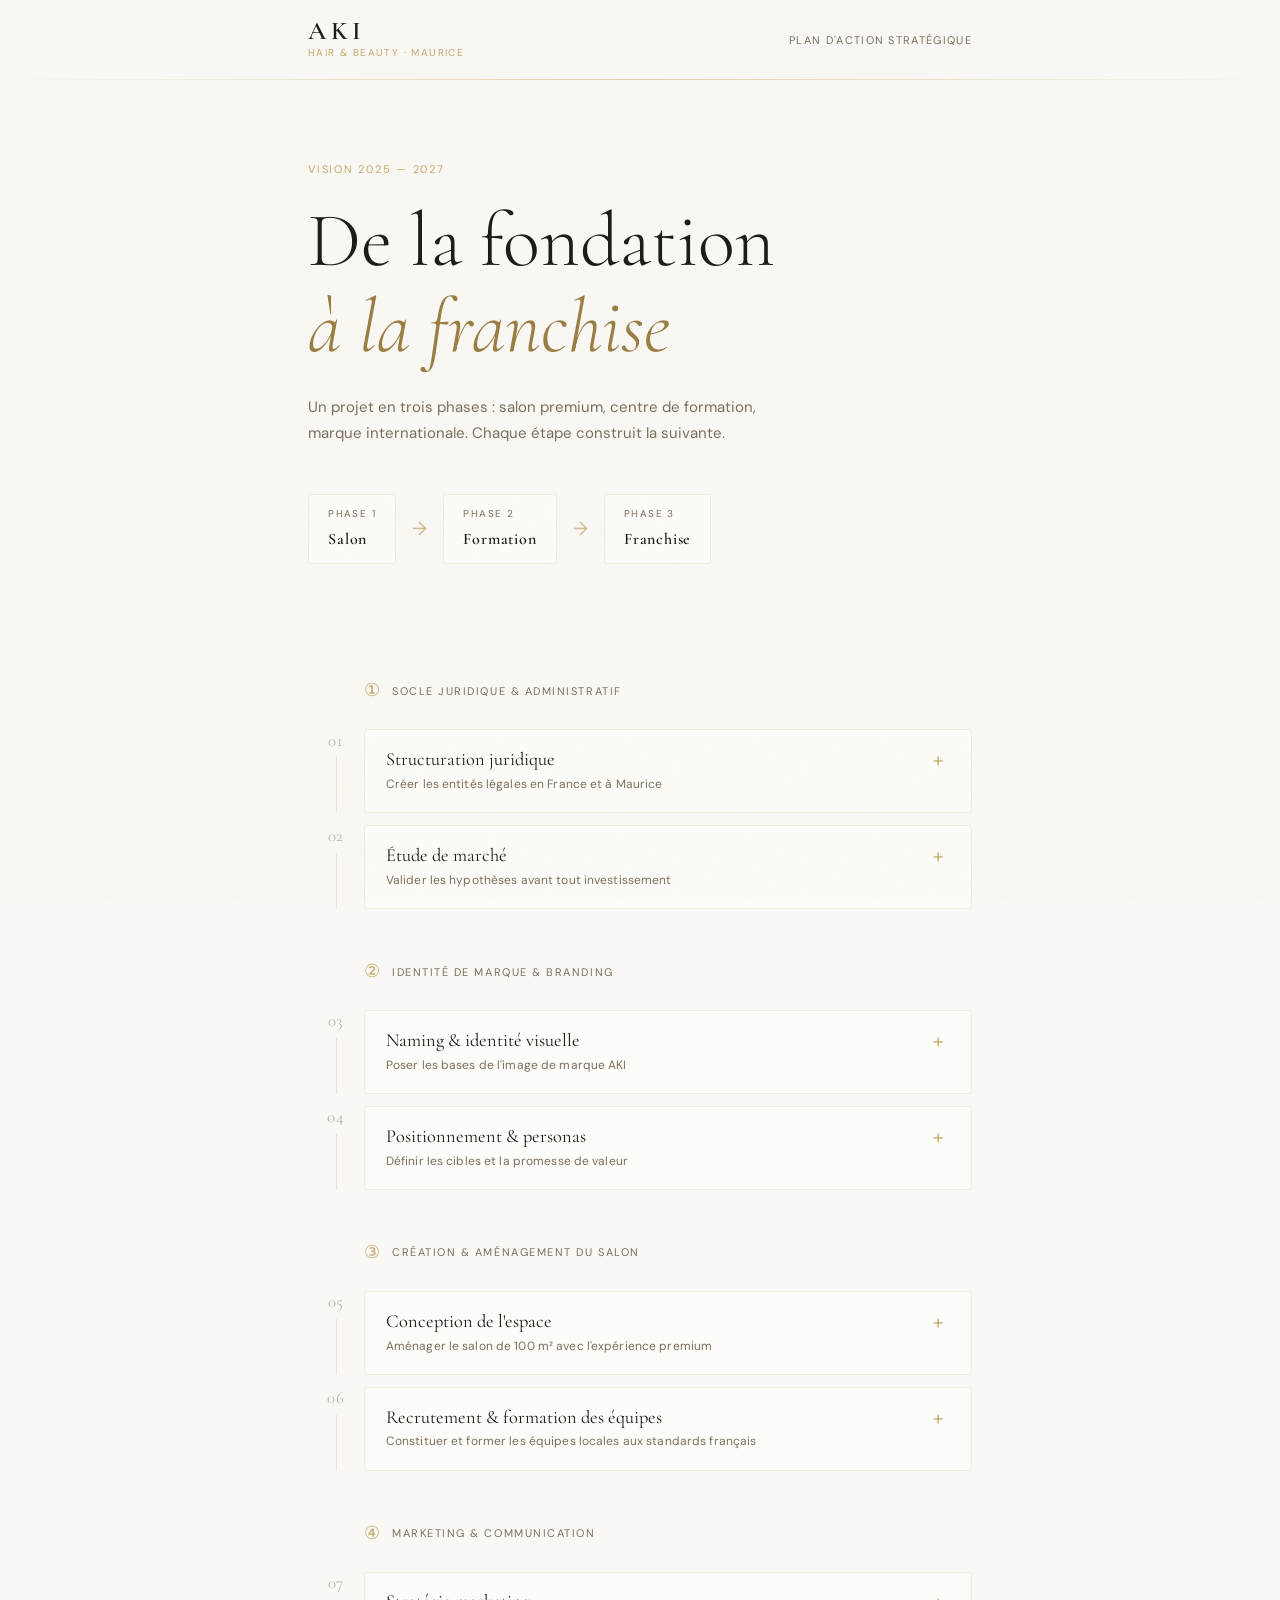
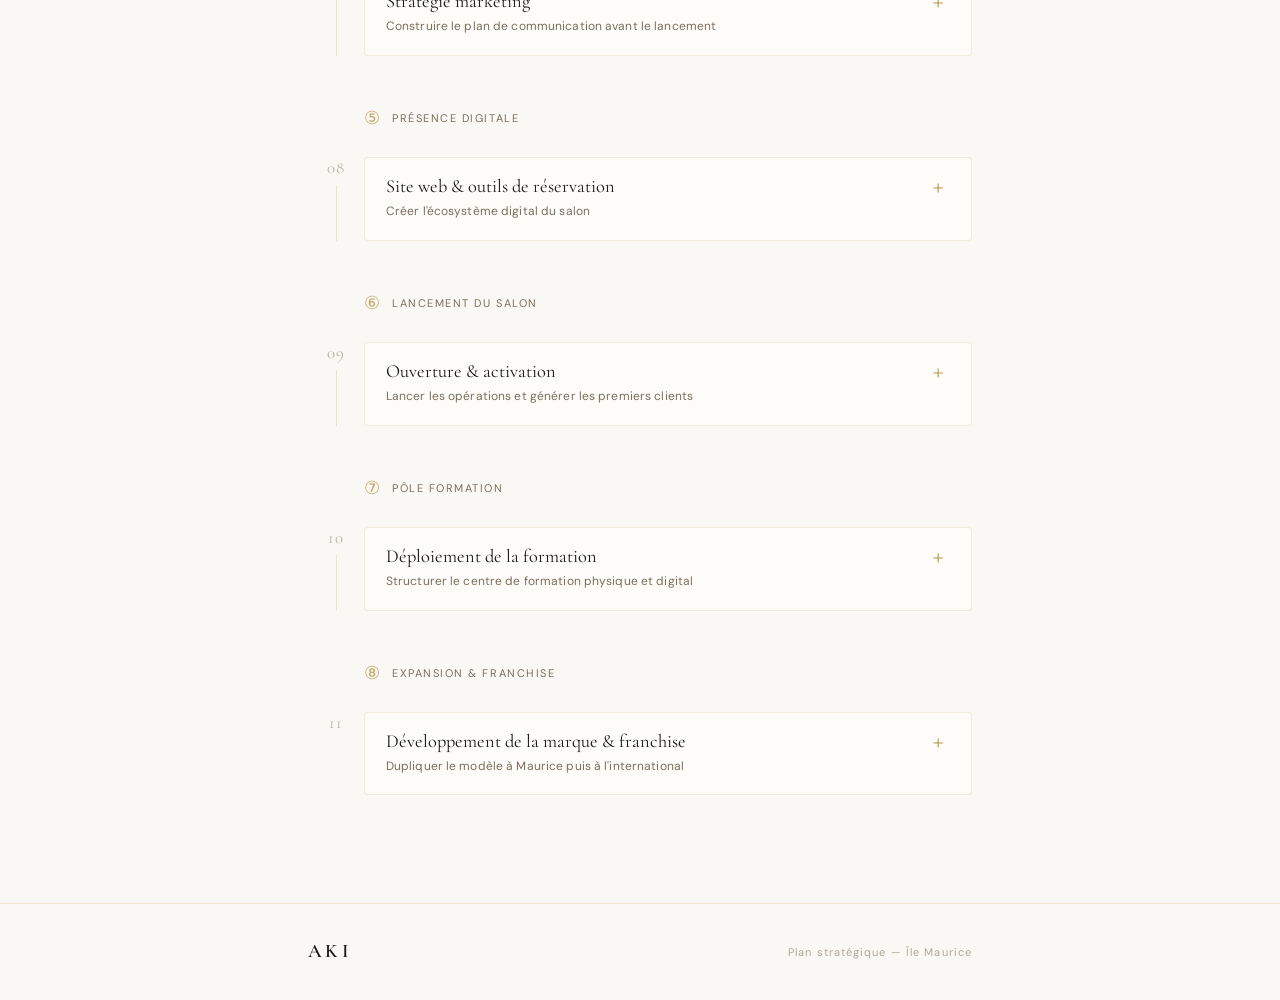
==== index.html @ 11225381 "Add files via upload" ====
<!DOCTYPE html>
<html lang="fr">
<head>
  <meta charset="UTF-8" />
  <meta name="viewport" content="width=device-width, initial-scale=1.0" />
  <title>AKI — Plan d'action stratégique</title>
  <link rel="preconnect" href="https://fonts.googleapis.com" />
  <link rel="preconnect" href="https://fonts.gstatic.com" crossorigin />
  <link href="https://fonts.googleapis.com/css2?family=Cormorant+Garamond:ital,wght@0,300;0,400;0,600;1,300;1,400&family=DM+Sans:wght@300;400;500&display=swap" rel="stylesheet" />
  <link rel="stylesheet" href="style.css" />
</head>
<body>

  <div class="grain"></div>

  <header>
    <div class="header-inner">
      <div class="logo-block">
        <span class="logo-name">AKI</span>
        <span class="logo-sub">Hair &amp; Beauty · Maurice</span>
      </div>
      <div class="header-label">Plan d'action stratégique</div>
    </div>
    <div class="header-line"></div>
  </header>

  <main>

    <section class="hero">
      <p class="hero-eyebrow">Vision 2025 — 2027</p>
      <h1 class="hero-title">De la fondation<br /><em>à la franchise</em></h1>
      <p class="hero-desc">Un projet en trois phases : salon premium, centre de formation, marque internationale. Chaque étape construit la suivante.</p>
      <div class="hero-phases">
        <div class="hp" data-phase="1">Phase 1<span>Salon</span></div>
        <div class="hp-arrow">→</div>
        <div class="hp" data-phase="2">Phase 2<span>Formation</span></div>
        <div class="hp-arrow">→</div>
        <div class="hp" data-phase="3">Phase 3<span>Franchise</span></div>
      </div>
    </section>

    <section class="timeline" id="timeline">

      <!-- BLOC 1 -->
      <div class="phase-label">
        <span class="phase-num">①</span>
        <span class="phase-text">Socle juridique &amp; administratif</span>
      </div>

      <div class="step" data-index="0">
        <div class="step-left">
          <div class="step-num">01</div>
          <div class="step-line"></div>
        </div>
        <div class="step-card" onclick="toggleStep(this)">
          <div class="step-header">
            <div>
              <div class="step-title">Structuration juridique</div>
              <div class="step-sub">Créer les entités légales en France et à Maurice</div>
            </div>
            <div class="step-icon">+</div>
          </div>
          <div class="step-detail">
            <ul>
              <li>Créer une auto-entreprise (ou société) en France pour gérer la marque et commercialiser</li>
              <li>Obtenir les autorisations d'exercer sur le sol mauricien</li>
              <li>Se rapprocher de la Chambre des Métiers à l'Île Maurice</li>
              <li>Clarifier le cadre légal pour une future franchise</li>
              <li>Vérifier la disponibilité juridique du nom et déposer la marque</li>
            </ul>
          </div>
        </div>
      </div>

      <div class="step" data-index="1">
        <div class="step-left">
          <div class="step-num">02</div>
          <div class="step-line"></div>
        </div>
        <div class="step-card" onclick="toggleStep(this)">
          <div class="step-header">
            <div>
              <div class="step-title">Étude de marché</div>
              <div class="step-sub">Valider les hypothèses avant tout investissement</div>
            </div>
            <div class="step-icon">+</div>
          </div>
          <div class="step-detail">
            <ul>
              <li>Analyser le panier moyen beauté d'un client local mauricien et d'un touriste</li>
              <li>Étudier la concurrence locale : salons existants, niveaux de prix</li>
              <li>Identifier les flux touristiques dans la zone cible (hôtels 4 et 5 étoiles)</li>
              <li>Valider la demande pour des formations professionnelles</li>
              <li>Ajuster la grille tarifaire en conséquence</li>
            </ul>
          </div>
        </div>
      </div>

      <!-- BLOC 2 -->
      <div class="phase-label">
        <span class="phase-num">②</span>
        <span class="phase-text">Identité de marque &amp; branding</span>
      </div>

      <div class="step" data-index="2">
        <div class="step-left">
          <div class="step-num">03</div>
          <div class="step-line"></div>
        </div>
        <div class="step-card" onclick="toggleStep(this)">
          <div class="step-header">
            <div>
              <div class="step-title">Naming &amp; identité visuelle</div>
              <div class="step-sub">Poser les bases de l'image de marque AKI</div>
            </div>
            <div class="step-icon">+</div>
          </div>
          <div class="step-detail">
            <ul>
              <li>Finaliser le nom commercial : AKI / AKI Paris / AKI Signature / AKI Concept</li>
              <li>Déposer la marque officiellement</li>
              <li>Définir la palette visuelle : blanc, beige, doré — style épuré et premium</li>
              <li>Créer le logo et le slogan associé au savoir-faire français</li>
              <li>Décliner l'identité sur tous les supports (salon, digital, produits)</li>
            </ul>
          </div>
        </div>
      </div>

      <div class="step" data-index="3">
        <div class="step-left">
          <div class="step-num">04</div>
          <div class="step-line"></div>
        </div>
        <div class="step-card" onclick="toggleStep(this)">
          <div class="step-header">
            <div>
              <div class="step-title">Positionnement &amp; personas</div>
              <div class="step-sub">Définir les cibles et la promesse de valeur</div>
            </div>
            <div class="step-icon">+</div>
          </div>
          <div class="step-detail">
            <ul>
              <li>Persona 1 : touriste international haut de gamme — discrétion, qualité, expertise française</li>
              <li>Persona 2 : client local — sensible au prix, aux promos, aux jours de formation</li>
              <li>Construire la promesse : excellence française + accessibilité tarifaire</li>
              <li>Définir une communication différenciée selon les deux segments</li>
              <li>Préparer les offres : tarifs d'ouverture, promos hebdos, packages touristiques</li>
            </ul>
          </div>
        </div>
      </div>

      <!-- BLOC 3 -->
      <div class="phase-label">
        <span class="phase-num">③</span>
        <span class="phase-text">Création &amp; aménagement du salon</span>
      </div>

      <div class="step" data-index="4">
        <div class="step-left">
          <div class="step-num">05</div>
          <div class="step-line"></div>
        </div>
        <div class="step-card" onclick="toggleStep(this)">
          <div class="step-header">
            <div>
              <div class="step-title">Conception de l'espace</div>
              <div class="step-sub">Aménager le salon de 100 m² avec l'expérience premium</div>
            </div>
            <div class="step-icon">+</div>
          </div>
          <div class="step-detail">
            <ul>
              <li>Organiser les espaces : coiffure, cabines esthétiques, onglerie, extensions de cils</li>
              <li>Décorer selon l'identité visuelle AKI : minimalisme, élégance parisienne</li>
              <li>Habiller le personnel : tenues uniformisées, posture, langage</li>
              <li>Mettre en place un parcours client fluide et mémorable</li>
              <li>Positionner le salon comme un lieu signature reconnaissable</li>
            </ul>
          </div>
        </div>
      </div>

      <div class="step" data-index="5">
        <div class="step-left">
          <div class="step-num">06</div>
          <div class="step-line"></div>
        </div>
        <div class="step-card" onclick="toggleStep(this)">
          <div class="step-header">
            <div>
              <div class="step-title">Recrutement &amp; formation des équipes</div>
              <div class="step-sub">Constituer et former les équipes locales aux standards français</div>
            </div>
            <div class="step-icon">+</div>
          </div>
          <div class="step-detail">
            <ul>
              <li>Recruter coiffeurs, esthéticiennes et staff d'accueil</li>
              <li>Former aux standards français : accueil, qualité, discrétion</li>
              <li>Créer un pipeline : former des talents locaux puis les employer</li>
              <li>Contractualiser les profils (contrat pro, alternance)</li>
            </ul>
          </div>
        </div>
      </div>

      <!-- BLOC 4 -->
      <div class="phase-label">
        <span class="phase-num">④</span>
        <span class="phase-text">Marketing &amp; communication</span>
      </div>

      <div class="step" data-index="6">
        <div class="step-left">
          <div class="step-num">07</div>
          <div class="step-line"></div>
        </div>
        <div class="step-card" onclick="toggleStep(this)">
          <div class="step-header">
            <div>
              <div class="step-title">Stratégie marketing</div>
              <div class="step-sub">Construire le plan de communication avant le lancement</div>
            </div>
            <div class="step-icon">+</div>
          </div>
          <div class="step-detail">
            <ul>
              <li>Définir la stratégie de prix : yield management, jours de formation moins chers</li>
              <li>Préparer les canaux : Instagram, Facebook, influenceurs locaux</li>
              <li>Créer les supports physiques : flyers, affichage dans les lieux touristiques</li>
              <li>Nouer des partenariats hôteliers pour capter la clientèle touristique</li>
              <li>Planifier la campagne de lancement : invitations ciblées, offres d'ouverture</li>
              <li>Construire le storytelling : savoir-faire français, impact social, montée en gamme</li>
            </ul>
          </div>
        </div>
      </div>

      <!-- BLOC 5 -->
      <div class="phase-label">
        <span class="phase-num">⑤</span>
        <span class="phase-text">Présence digitale</span>
      </div>

      <div class="step" data-index="7">
        <div class="step-left">
          <div class="step-num">08</div>
          <div class="step-line"></div>
        </div>
        <div class="step-card" onclick="toggleStep(this)">
          <div class="step-header">
            <div>
              <div class="step-title">Site web &amp; outils de réservation</div>
              <div class="step-sub">Créer l'écosystème digital du salon</div>
            </div>
            <div class="step-icon">+</div>
          </div>
          <div class="step-detail">
            <ul>
              <li>Créer un site web premium : storytelling, services, galerie, réservation en ligne</li>
              <li>Mettre en place une application de prise de RDV (inspiration Planity)</li>
              <li>Automatiser les réservations pour optimiser le taux de remplissage</li>
              <li>Collecter les données clients pour affiner les offres</li>
              <li>Ouvrir et animer les réseaux sociaux Instagram et Facebook</li>
            </ul>
          </div>
        </div>
      </div>

      <!-- BLOC 6 -->
      <div class="phase-label">
        <span class="phase-num">⑥</span>
        <span class="phase-text">Lancement du salon</span>
      </div>

      <div class="step" data-index="8">
        <div class="step-left">
          <div class="step-num">09</div>
          <div class="step-line"></div>
        </div>
        <div class="step-card" onclick="toggleStep(this)">
          <div class="step-header">
            <div>
              <div class="step-title">Ouverture &amp; activation</div>
              <div class="step-sub">Lancer les opérations et générer les premiers clients</div>
            </div>
            <div class="step-icon">+</div>
          </div>
          <div class="step-detail">
            <ul>
              <li>Lancer les offres d'ouverture : tarifs préférentiels, invitations ciblées</li>
              <li>Activer les partenariats hôteliers pour convertir la clientèle existante</li>
              <li>Mettre en place les offres promotionnelles hebdomadaires</li>
              <li>Objectif opérationnel : 10 clients minimum par jour</li>
              <li>Suivre les indicateurs : taux de remplissage, panier moyen, taux de conversion</li>
            </ul>
          </div>
        </div>
      </div>

      <!-- BLOC 7 -->
      <div class="phase-label">
        <span class="phase-num">⑦</span>
        <span class="phase-text">Pôle formation</span>
      </div>

      <div class="step" data-index="9">
        <div class="step-left">
          <div class="step-num">10</div>
          <div class="step-line"></div>
        </div>
        <div class="step-card" onclick="toggleStep(this)">
          <div class="step-header">
            <div>
              <div class="step-title">Déploiement de la formation</div>
              <div class="step-sub">Structurer le centre de formation physique et digital</div>
            </div>
            <div class="step-icon">+</div>
          </div>
          <div class="step-detail">
            <ul>
              <li>Créer les programmes : techniques, standards internationaux, accueil client</li>
              <li>Proposer des sessions en soirée pour les actifs en journée</li>
              <li>Développer la plateforme de formation à distance et le logiciel dédié</li>
              <li>Partenariats : ambassade de Maurice, chambre des métiers, réseaux français</li>
              <li>Communiquer sur l'impact social : emplois créés, parcours transformés</li>
              <li>Reverser 20 % du CA à des actions sociales et le valoriser publiquement</li>
              <li>Monétiser : programmes certifiants, abonnements e-learning</li>
            </ul>
          </div>
        </div>
      </div>

      <!-- BLOC 8 -->
      <div class="phase-label">
        <span class="phase-num">⑧</span>
        <span class="phase-text">Expansion &amp; franchise</span>
      </div>

      <div class="step" data-index="10">
        <div class="step-left">
          <div class="step-num">11</div>
          <div class="step-line last"></div>
        </div>
        <div class="step-card" onclick="toggleStep(this)">
          <div class="step-header">
            <div>
              <div class="step-title">Développement de la marque &amp; franchise</div>
              <div class="step-sub">Dupliquer le modèle à Maurice puis à l'international</div>
            </div>
            <div class="step-icon">+</div>
          </div>
          <div class="step-detail">
            <ul>
              <li>Créer un manuel opérationnel et des process standardisés</li>
              <li>Obtenir le droit de franchiser sur le sol mauricien</li>
              <li>Lancer une gamme de produits capillaires français</li>
              <li>Déployer dans d'autres hôtels et nouveaux points de vente</li>
              <li>Étendre le modèle en Europe (opportunités de marché)</li>
              <li>Générer des revenus via droits d'entrée, redevances, ventes de produits</li>
              <li>Positionner AKI comme un label de qualité française reconnu</li>
            </ul>
          </div>
        </div>
      </div>

    </section>

    <footer>
      <div class="footer-inner">
        <span class="footer-logo">AKI</span>
        <span class="footer-copy">Plan stratégique — Île Maurice</span>
      </div>
    </footer>

  </main>

  <script src="main.js"></script>
</body>
</html>
---- style.css ----
/* ==============================
   AKI — Plan d'action stratégique
   Aesthetic: Luxury editorial / parisian refinement
   ============================== */

*, *::before, *::after {
  box-sizing: border-box;
  margin: 0;
  padding: 0;
}

:root {
  --cream: #FAF8F4;
  --warm-white: #F5F1EB;
  --beige: #E8E0D0;
  --gold: #C4A96A;
  --gold-light: #D4BC8A;
  --gold-dark: #9A7D42;
  --charcoal: #1C1A17;
  --brown-mid: #5C4E38;
  --brown-light: #8A7A62;
  --text-main: #2A2318;
  --text-muted: #7A6E5E;
  --text-faint: #B0A898;
  --line: rgba(196, 169, 106, 0.25);
  --card-bg: #FEFCF8;
  --card-border: rgba(196, 169, 106, 0.2);
  --phase-bg: rgba(196, 169, 106, 0.07);

  --font-serif: 'Cormorant Garamond', Georgia, serif;
  --font-sans: 'DM Sans', sans-serif;

  --max-w: 760px;
  --pad: clamp(1.5rem, 5vw, 3rem);
}

html {
  scroll-behavior: smooth;
}

body {
  background: var(--cream);
  color: var(--text-main);
  font-family: var(--font-sans);
  font-size: 15px;
  line-height: 1.65;
  min-height: 100vh;
  overflow-x: hidden;
}

/* Grain texture overlay */
.grain {
  position: fixed;
  inset: 0;
  pointer-events: none;
  z-index: 1000;
  opacity: 0.03;
  background-image: url("data:image/svg+xml,%3Csvg viewBox='0 0 256 256' xmlns='http://www.w3.org/2000/svg'%3E%3Cfilter id='noise'%3E%3CfeTurbulence type='fractalNoise' baseFrequency='0.9' numOctaves='4' stitchTiles='stitch'/%3E%3C/filter%3E%3Crect width='100%25' height='100%25' filter='url(%23noise)'/%3E%3C/svg%3E");
  background-repeat: repeat;
  background-size: 128px 128px;
}

/* ==============================
   HEADER
   ============================== */

header {
  position: sticky;
  top: 0;
  z-index: 100;
  background: rgba(250, 248, 244, 0.92);
  backdrop-filter: blur(12px);
  -webkit-backdrop-filter: blur(12px);
}

.header-inner {
  max-width: var(--max-w);
  margin: 0 auto;
  padding: 1.1rem var(--pad);
  display: flex;
  align-items: center;
  justify-content: space-between;
}

.logo-block {
  display: flex;
  flex-direction: column;
  gap: 0;
}

.logo-name {
  font-family: var(--font-serif);
  font-size: 1.6rem;
  font-weight: 600;
  letter-spacing: 0.18em;
  color: var(--charcoal);
  line-height: 1;
}

.logo-sub {
  font-size: 10px;
  letter-spacing: 0.14em;
  color: var(--gold);
  text-transform: uppercase;
  margin-top: 2px;
}

.header-label {
  font-size: 11px;
  letter-spacing: 0.12em;
  color: var(--text-muted);
  text-transform: uppercase;
}

.header-line {
  height: 1px;
  background: linear-gradient(to right, transparent, var(--gold), transparent);
  opacity: 0.5;
}

/* ==============================
   HERO
   ============================== */

.hero {
  max-width: var(--max-w);
  margin: 0 auto;
  padding: 5rem var(--pad) 4rem;
}

.hero-eyebrow {
  font-size: 11px;
  letter-spacing: 0.16em;
  text-transform: uppercase;
  color: var(--gold);
  margin-bottom: 1.2rem;
}

.hero-title {
  font-family: var(--font-serif);
  font-size: clamp(2.8rem, 7vw, 4.8rem);
  font-weight: 300;
  line-height: 1.12;
  color: var(--charcoal);
  margin-bottom: 1.5rem;
}

.hero-title em {
  font-style: italic;
  color: var(--gold-dark);
}

.hero-desc {
  font-size: 15px;
  color: var(--text-muted);
  max-width: 480px;
  line-height: 1.75;
  margin-bottom: 3rem;
}

.hero-phases {
  display: flex;
  align-items: center;
  gap: 1rem;
  flex-wrap: wrap;
}

.hp {
  display: flex;
  flex-direction: column;
  gap: 3px;
  font-size: 10px;
  letter-spacing: 0.14em;
  text-transform: uppercase;
  color: var(--text-muted);
  padding: 0.7rem 1.2rem;
  border: 1px solid var(--card-border);
  border-radius: 3px;
  background: var(--card-bg);
  transition: border-color 0.2s, color 0.2s;
  cursor: default;
}

.hp span {
  display: block;
  font-family: var(--font-serif);
  font-size: 1rem;
  font-weight: 600;
  color: var(--charcoal);
  letter-spacing: 0.05em;
  text-transform: none;
}

.hp:hover {
  border-color: var(--gold);
  color: var(--gold);
}

.hp-arrow {
  color: var(--gold-light);
  font-size: 1.2rem;
}

/* ==============================
   TIMELINE
   ============================== */

.timeline {
  max-width: var(--max-w);
  margin: 0 auto;
  padding: 0 var(--pad) 4rem;
}

/* Phase section label */
.phase-label {
  display: flex;
  align-items: center;
  gap: 0.75rem;
  margin: 3rem 0 1.5rem;
  padding-left: 3.5rem;
}

.phase-num {
  font-family: var(--font-serif);
  font-size: 1.1rem;
  color: var(--gold);
}

.phase-text {
  font-size: 11px;
  letter-spacing: 0.14em;
  text-transform: uppercase;
  color: var(--text-muted);
}

/* Step row */
.step {
  display: flex;
  gap: 0;
  margin-bottom: 0.75rem;
  opacity: 0;
  transform: translateY(16px);
  transition: opacity 0.5s ease, transform 0.5s ease;
}

.step.visible {
  opacity: 1;
  transform: translateY(0);
}

.step-left {
  display: flex;
  flex-direction: column;
  align-items: center;
  width: 3.5rem;
  flex-shrink: 0;
  padding-top: 0.2rem;
}

.step-num {
  font-family: var(--font-serif);
  font-size: 1.05rem;
  font-weight: 300;
  color: var(--text-faint);
  letter-spacing: 0.05em;
  margin-bottom: 0.5rem;
  line-height: 1;
}

.step-line {
  flex: 1;
  width: 1px;
  background: var(--line);
  min-height: 1.5rem;
}

.step-line.last {
  background: transparent;
}

/* Step card */
.step-card {
  flex: 1;
  background: var(--card-bg);
  border: 1px solid var(--card-border);
  border-radius: 4px;
  padding: 1.1rem 1.3rem;
  cursor: pointer;
  transition: border-color 0.2s, box-shadow 0.2s, background 0.2s;
  margin-bottom: 0;
}

.step-card:hover {
  border-color: rgba(196, 169, 106, 0.5);
  background: #FEFDF9;
  box-shadow: 0 2px 12px rgba(196, 169, 106, 0.08);
}

.step-card.open {
  border-color: var(--gold);
  background: #FEFDF9;
}

.step-header {
  display: flex;
  align-items: flex-start;
  justify-content: space-between;
  gap: 1rem;
}

.step-title {
  font-family: var(--font-serif);
  font-size: 1.15rem;
  font-weight: 400;
  color: var(--charcoal);
  line-height: 1.3;
}

.step-sub {
  font-size: 12px;
  color: var(--text-muted);
  margin-top: 3px;
  letter-spacing: 0.01em;
}

.step-icon {
  font-size: 1.3rem;
  font-weight: 300;
  color: var(--gold);
  flex-shrink: 0;
  line-height: 1;
  width: 1.5rem;
  text-align: center;
  transition: transform 0.25s;
  margin-top: 2px;
}

.step-card.open .step-icon {
  transform: rotate(45deg);
}

/* Detail content */
.step-detail {
  max-height: 0;
  overflow: hidden;
  transition: max-height 0.35s ease, opacity 0.3s ease, padding 0.3s ease;
  opacity: 0;
  padding-top: 0;
}

.step-card.open .step-detail {
  max-height: 600px;
  opacity: 1;
  padding-top: 1rem;
}

.step-detail ul {
  list-style: none;
  border-top: 1px solid var(--line);
  padding-top: 1rem;
}

.step-detail li {
  font-size: 13.5px;
  color: var(--brown-mid);
  line-height: 1.7;
  padding: 0.35rem 0 0.35rem 1.2rem;
  border-bottom: 1px solid rgba(196, 169, 106, 0.08);
  position: relative;
}

.step-detail li:last-child {
  border-bottom: none;
}

.step-detail li::before {
  content: "—";
  position: absolute;
  left: 0;
  color: var(--gold-light);
  font-size: 12px;
  top: 0.45rem;
}

/* ==============================
   FOOTER
   ============================== */

footer {
  border-top: 1px solid var(--line);
  margin-top: 2rem;
}

.footer-inner {
  max-width: var(--max-w);
  margin: 0 auto;
  padding: 2rem var(--pad);
  display: flex;
  align-items: center;
  justify-content: space-between;
}

.footer-logo {
  font-family: var(--font-serif);
  font-size: 1.2rem;
  font-weight: 600;
  letter-spacing: 0.18em;
  color: var(--charcoal);
}

.footer-copy {
  font-size: 11px;
  color: var(--text-faint);
  letter-spacing: 0.1em;
}

/* ==============================
   RESPONSIVE
   ============================== */

@media (max-width: 600px) {
  .header-label { display: none; }

  .hero-phases {
    gap: 0.5rem;
  }

  .hp { padding: 0.5rem 0.9rem; }
  .hp-arrow { font-size: 1rem; }

  .phase-label { padding-left: 2.8rem; }
  .step-left { width: 2.8rem; }

  .step-detail li { font-size: 13px; }
}

/* ==============================
   ANIMATIONS
   ============================== */

@keyframes fadeSlideUp {
  from { opacity: 0; transform: translateY(20px); }
  to   { opacity: 1; transform: translateY(0); }
}

.hero-eyebrow { animation: fadeSlideUp 0.6s ease both; }
.hero-title   { animation: fadeSlideUp 0.6s 0.1s ease both; }
.hero-desc    { animation: fadeSlideUp 0.6s 0.2s ease both; }
.hero-phases  { animation: fadeSlideUp 0.6s 0.3s ease both; }
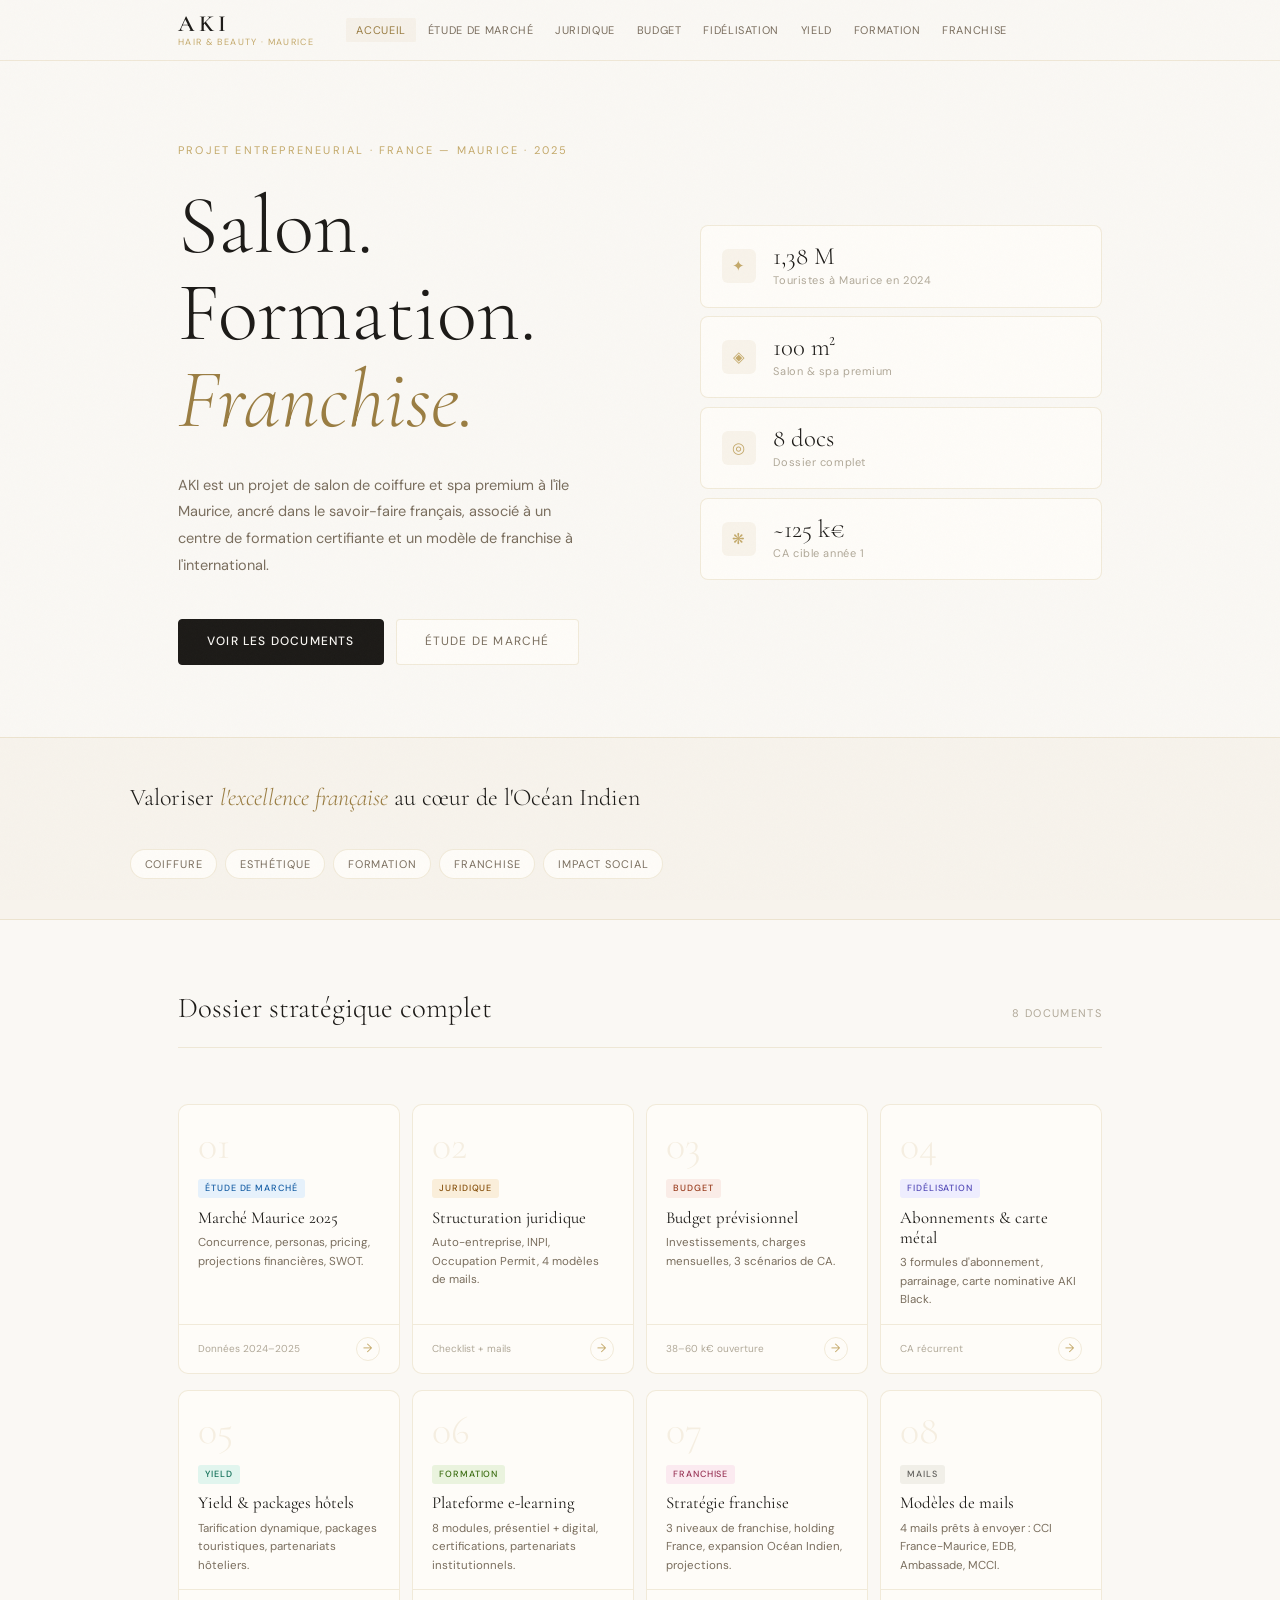
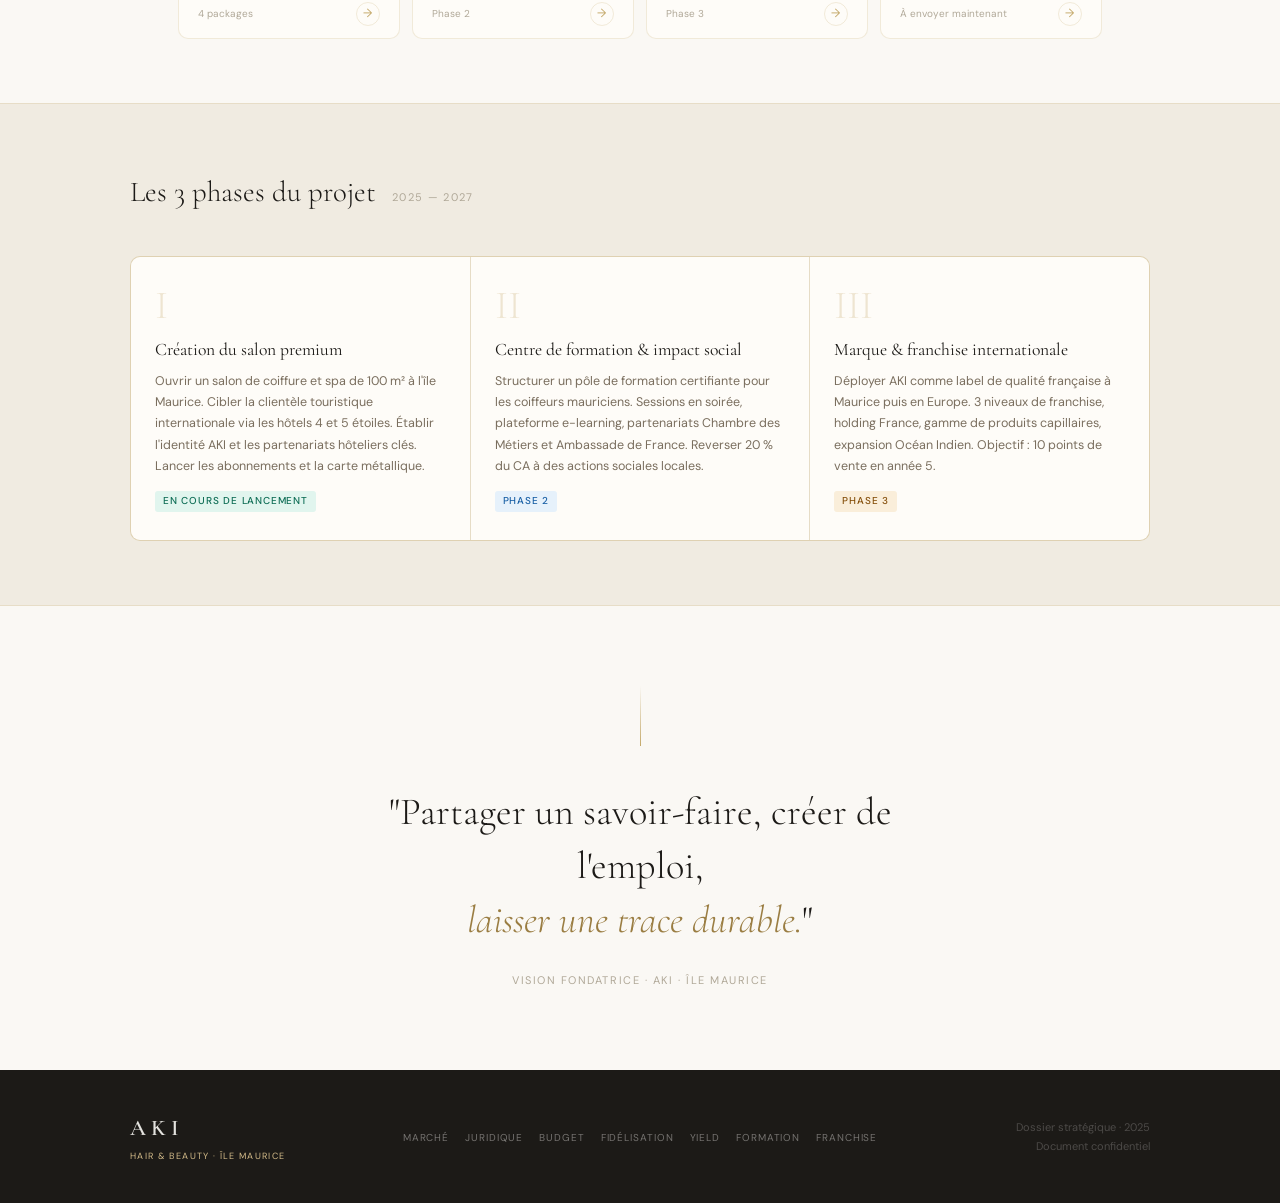
==== commit 0f7c9525: "Add files via upload" ====
--- a/index.html
+++ b/index.html
@@ -3,382 +3,311 @@
 <head>
   <meta charset="UTF-8" />
   <meta name="viewport" content="width=device-width, initial-scale=1.0" />
-  <title>AKI — Plan d'action stratégique</title>
+  <title>AKI — Hair & Beauty · Île Maurice</title>
   <link rel="preconnect" href="https://fonts.googleapis.com" />
   <link rel="preconnect" href="https://fonts.gstatic.com" crossorigin />
   <link href="https://fonts.googleapis.com/css2?family=Cormorant+Garamond:ital,wght@0,300;0,400;0,600;1,300;1,400&family=DM+Sans:wght@300;400;500&display=swap" rel="stylesheet" />
-  <link rel="stylesheet" href="style.css" />
+  <style>
+    *,*::before,*::after{box-sizing:border-box;margin:0;padding:0;}
+    :root{
+      --cream:#FAF8F4;--beige:#F0EBE1;
+      --gold:#C4A96A;--gold-light:#D4BC8A;--gold-dark:#9A7D42;
+      --charcoal:#1C1A17;--text-main:#2A2318;--text-muted:#7A6E5E;--text-faint:#B0A898;
+      --line:rgba(196,169,106,0.22);--card-bg:#FEFCF8;--card-border:rgba(196,169,106,0.22);
+      --font-serif:'Cormorant Garamond',Georgia,serif;--font-sans:'DM Sans',sans-serif;
+      --max-w:1020px;--pad:clamp(1.25rem,5vw,3rem);
+    }
+    html{scroll-behavior:smooth;}
+    body{background:var(--cream);color:var(--text-main);font-family:var(--font-sans);font-size:15px;line-height:1.65;min-height:100vh;}
+    .grain{position:fixed;inset:0;pointer-events:none;z-index:999;opacity:.025;background-image:url("data:image/svg+xml,%3Csvg viewBox='0 0 256 256' xmlns='http://www.w3.org/2000/svg'%3E%3Cfilter id='n'%3E%3CfeTurbulence type='fractalNoise' baseFrequency='0.9' numOctaves='4' stitchTiles='stitch'/%3E%3C/filter%3E%3Crect width='100%25' height='100%25' filter='url(%23n)'/%3E%3C/svg%3E");background-size:128px;}
+
+    /* NAV */
+    nav{position:sticky;top:0;z-index:200;background:rgba(250,248,244,.96);backdrop-filter:blur(14px);border-bottom:1px solid var(--line);}
+    .nav-inner{max-width:var(--max-w);margin:0 auto;padding:0 var(--pad);display:flex;align-items:center;height:60px;}
+    .nav-logo{font-family:var(--font-serif);font-size:1.45rem;font-weight:600;letter-spacing:.2em;color:var(--charcoal);text-decoration:none;flex-shrink:0;line-height:1;margin-right:2rem;}
+    .nav-logo small{display:block;font-size:9px;letter-spacing:.15em;color:var(--gold);text-transform:uppercase;font-family:var(--font-sans);font-weight:400;margin-top:2px;}
+    .nav-links{display:flex;align-items:center;gap:.05rem;flex:1;list-style:none;overflow-x:auto;}
+    .nav-links a{font-size:11px;letter-spacing:.06em;text-transform:uppercase;color:var(--text-muted);text-decoration:none;padding:.4rem .65rem;border-radius:4px;transition:color .15s,background .15s;white-space:nowrap;}
+    .nav-links a:hover,.nav-links a.active{color:var(--gold-dark);background:rgba(196,169,106,.08);}
+    .burger{display:none;margin-left:auto;background:none;border:none;cursor:pointer;flex-direction:column;gap:5px;padding:.5rem;}
+    .burger span{display:block;width:22px;height:1.5px;background:var(--text-main);border-radius:2px;transition:all .25s;}
+    .burger.open span:nth-child(1){transform:rotate(45deg) translate(4.5px,4.5px);}
+    .burger.open span:nth-child(2){opacity:0;}
+    .burger.open span:nth-child(3){transform:rotate(-45deg) translate(4.5px,-4.5px);}
+    .mob{display:none;position:fixed;top:60px;left:0;right:0;background:rgba(250,248,244,.98);backdrop-filter:blur(14px);border-bottom:1px solid var(--line);z-index:190;padding:1rem var(--pad) 1.5rem;flex-direction:column;gap:.1rem;}
+    .mob.open{display:flex;}
+    .mob a{font-size:13px;letter-spacing:.07em;text-transform:uppercase;color:var(--text-muted);text-decoration:none;padding:.7rem 0;border-bottom:1px solid rgba(196,169,106,.1);transition:color .15s;}
+    .mob a:last-child{border-bottom:none;}.mob a:hover{color:var(--gold-dark);}
+    @media(max-width:780px){.nav-links{display:none;}.burger{display:flex;}}
+
+    /* HERO */
+    .hero{max-width:var(--max-w);margin:0 auto;padding:5rem var(--pad) 4.5rem;display:grid;grid-template-columns:1.1fr 1fr;gap:5rem;align-items:center;}
+    .hero-ey{font-size:11px;letter-spacing:.2em;text-transform:uppercase;color:var(--gold);margin-bottom:1.4rem;}
+    .hero-title{font-family:var(--font-serif);font-size:clamp(3rem,7vw,5.2rem);font-weight:300;line-height:1.05;color:var(--charcoal);margin-bottom:1.75rem;}
+    .hero-title em{font-style:italic;color:var(--gold-dark);}
+    .hero-desc{font-size:14.5px;color:var(--text-muted);line-height:1.85;margin-bottom:2.5rem;max-width:400px;}
+    .hero-btns{display:flex;gap:.75rem;flex-wrap:wrap;}
+    .btn-p{font-size:12px;letter-spacing:.1em;text-transform:uppercase;font-weight:500;padding:.75rem 1.75rem;border-radius:4px;background:var(--charcoal);color:var(--cream);text-decoration:none;border:1px solid var(--charcoal);transition:background .2s;}
+    .btn-p:hover{background:var(--gold-dark);border-color:var(--gold-dark);}
+    .btn-s{font-size:12px;letter-spacing:.1em;text-transform:uppercase;padding:.75rem 1.75rem;border-radius:4px;border:1px solid var(--card-border);color:var(--text-muted);text-decoration:none;background:var(--card-bg);transition:border-color .2s,color .2s;}
+    .btn-s:hover{border-color:var(--gold);color:var(--gold-dark);}
+    .hero-right{display:flex;flex-direction:column;gap:.55rem;}
+    .stat-card{background:var(--card-bg);border:1px solid var(--card-border);border-radius:8px;padding:1.1rem 1.3rem;display:flex;align-items:center;gap:1.1rem;}
+    .stat-icon{width:34px;height:34px;border-radius:6px;background:rgba(196,169,106,.1);display:flex;align-items:center;justify-content:center;font-size:15px;flex-shrink:0;color:var(--gold);}
+    .stat-val{font-family:var(--font-serif);font-size:1.55rem;font-weight:300;color:var(--charcoal);line-height:1;}
+    .stat-lbl{font-size:11px;color:var(--text-faint);letter-spacing:.05em;margin-top:2px;}
+
+    /* BAND */
+    .band{background:rgba(196,169,106,.06);border-top:1px solid var(--line);border-bottom:1px solid var(--line);padding:2.5rem var(--pad);}
+    .band-inner{max-width:var(--max-w);margin:0 auto;display:flex;gap:2rem;flex-wrap:wrap;align-items:center;justify-content:space-between;}
+    .band-text{font-family:var(--font-serif);font-size:1.5rem;font-weight:300;color:var(--charcoal);}
+    .band-text em{font-style:italic;color:var(--gold-dark);}
+    .band-pills{display:flex;gap:.5rem;flex-wrap:wrap;}
+    .band-pill{font-size:11px;letter-spacing:.08em;text-transform:uppercase;padding:.3rem .85rem;border:1px solid var(--card-border);border-radius:20px;color:var(--text-muted);background:var(--card-bg);}
+
+    /* SECTIONS */
+    .sec-wrap{max-width:var(--max-w);margin:0 auto;padding:4rem var(--pad) 0;}
+    .sec-head{display:flex;align-items:baseline;justify-content:space-between;gap:1rem;margin-bottom:2rem;padding-bottom:1rem;border-bottom:1px solid var(--line);}
+    .sec-title{font-family:var(--font-serif);font-size:1.8rem;font-weight:300;color:var(--charcoal);}
+    .sec-meta{font-size:11px;letter-spacing:.12em;text-transform:uppercase;color:var(--text-faint);}
+
+    /* DOC GRID — 4 colonnes */
+    .doc-grid{max-width:var(--max-w);margin:0 auto;padding:1.5rem var(--pad) 1rem;display:grid;grid-template-columns:repeat(4,1fr);gap:12px;}
+    .doc-grid-2{max-width:var(--max-w);margin:0 auto;padding:0 var(--pad) 4rem;display:grid;grid-template-columns:repeat(4,1fr);gap:12px;}
+    .doc-card{background:var(--card-bg);border:1px solid var(--card-border);border-radius:10px;overflow:hidden;text-decoration:none;display:flex;flex-direction:column;transition:border-color .2s,transform .2s;}
+    .doc-card:hover{border-color:var(--gold);transform:translateY(-2px);}
+    .doc-top{padding:1.2rem 1.2rem .9rem;flex:1;}
+    .doc-num{font-family:var(--font-serif);font-size:2.5rem;font-weight:300;color:rgba(196,169,106,.16);line-height:1;margin-bottom:.6rem;}
+    .doc-tag{display:inline-block;font-size:9px;letter-spacing:.1em;text-transform:uppercase;padding:2px 7px;border-radius:3px;margin-bottom:.6rem;font-weight:500;}
+    .t-teal{background:#E1F5EE;color:#0F6E56;}.t-blue{background:#E6F1FB;color:#185FA5;}.t-amber{background:#FAEEDA;color:#854F0B;}.t-coral{background:#FAECE7;color:#993C1D;}.t-purple{background:#EEEDFE;color:#534AB7;}.t-green{background:#EAF3DE;color:#3B6D11;}.t-pink{background:#FBEAF0;color:#993556;}.t-gray{background:#F1EFE8;color:#5F5E5A;}
+    .doc-title{font-family:var(--font-serif);font-size:1.05rem;font-weight:400;color:var(--charcoal);line-height:1.2;margin-bottom:.4rem;}
+    .doc-desc{font-size:11.5px;color:var(--text-muted);line-height:1.6;}
+    .doc-bot{padding:.75rem 1.2rem;border-top:1px solid var(--line);display:flex;align-items:center;justify-content:space-between;}
+    .doc-meta-txt{font-size:10px;color:var(--text-faint);}
+    .doc-arrow{width:24px;height:24px;border-radius:50%;border:1px solid var(--card-border);display:flex;align-items:center;justify-content:center;color:var(--gold);font-size:12px;transition:all .15s;}
+    .doc-card:hover .doc-arrow{background:var(--gold);color:#fff;border-color:var(--gold);}
+
+    /* PHASES */
+    .phases-sec{background:var(--beige);border-top:1px solid var(--line);border-bottom:1px solid var(--line);padding:4rem var(--pad);}
+    .phases-inner{max-width:var(--max-w);margin:0 auto;}
+    .phases-head{display:flex;align-items:baseline;gap:1rem;margin-bottom:2.5rem;}
+    .phases-title{font-family:var(--font-serif);font-size:1.8rem;font-weight:300;color:var(--charcoal);}
+    .phases-sub{font-size:11px;letter-spacing:.12em;text-transform:uppercase;color:var(--text-faint);}
+    .phases-grid{display:grid;grid-template-columns:repeat(3,1fr);gap:1px;background:var(--line);border:1px solid var(--line);border-radius:10px;overflow:hidden;}
+    .phase-cell{background:var(--card-bg);padding:1.75rem 1.5rem;}
+    .phase-roman{font-family:var(--font-serif);font-size:2.5rem;font-weight:300;color:rgba(196,169,106,.28);line-height:1;margin-bottom:.9rem;}
+    .phase-name{font-family:var(--font-serif);font-size:1.1rem;font-weight:400;color:var(--charcoal);margin-bottom:.6rem;line-height:1.25;}
+    .phase-desc{font-size:12.5px;color:var(--text-muted);line-height:1.7;}
+    .phase-badge{display:inline-block;font-size:10px;letter-spacing:.08em;text-transform:uppercase;padding:2px 8px;border-radius:3px;margin-top:.9rem;font-weight:500;}
+
+    /* QUOTE */
+    .quote-sec{max-width:var(--max-w);margin:0 auto;padding:5rem var(--pad);display:flex;flex-direction:column;align-items:center;text-align:center;}
+    .quote-line{width:1px;height:60px;background:linear-gradient(to bottom,transparent,var(--gold));margin-bottom:2.5rem;}
+    .quote-text{font-family:var(--font-serif);font-size:clamp(1.5rem,4vw,2.4rem);font-weight:300;color:var(--charcoal);line-height:1.4;max-width:600px;margin-bottom:1.5rem;}
+    .quote-text em{font-style:italic;color:var(--gold-dark);}
+    .quote-src{font-size:11px;letter-spacing:.14em;text-transform:uppercase;color:var(--text-faint);}
+
+    /* FOOTER */
+    footer{background:var(--charcoal);padding:2.5rem var(--pad);}
+    .footer-inner{max-width:var(--max-w);margin:0 auto;display:grid;grid-template-columns:1fr auto 1fr;align-items:center;gap:2rem;}
+    .footer-logo{font-family:var(--font-serif);font-size:1.4rem;font-weight:600;letter-spacing:.22em;color:rgba(250,248,244,.9);}
+    .footer-logo small{display:block;font-size:9px;letter-spacing:.15em;color:var(--gold-light);font-family:var(--font-sans);font-weight:400;text-transform:uppercase;margin-top:2px;}
+    .footer-nav{display:flex;gap:1rem;list-style:none;justify-content:center;flex-wrap:wrap;}
+    .footer-nav a{font-size:10px;letter-spacing:.09em;text-transform:uppercase;color:rgba(250,248,244,.4);text-decoration:none;transition:color .15s;}
+    .footer-nav a:hover{color:var(--gold-light);}
+    .footer-copy{font-size:11px;color:rgba(250,248,244,.22);text-align:right;line-height:1.7;}
+
+    @media(max-width:900px){
+      .doc-grid,.doc-grid-2{grid-template-columns:repeat(2,1fr);}
+      .hero{grid-template-columns:1fr;gap:3rem;padding:3.5rem var(--pad) 3rem;}
+      .hero-right{display:grid;grid-template-columns:1fr 1fr;gap:.5rem;}
+      .phases-grid{grid-template-columns:1fr;}
+      .footer-inner{grid-template-columns:1fr;gap:1.5rem;}
+      .footer-copy{text-align:left;}
+      .footer-nav{justify-content:flex-start;}
+      .band-inner{flex-direction:column;gap:1.25rem;}
+    }
+    @media(max-width:520px){
+      .doc-grid,.doc-grid-2{grid-template-columns:1fr;}
+      .hero-right{grid-template-columns:1fr;}
+    }
+
+    @keyframes fadeUp{from{opacity:0;transform:translateY(18px);}to{opacity:1;transform:translateY(0);}}
+    .hero-ey{animation:fadeUp .5s ease both;}
+    .hero-title{animation:fadeUp .5s .08s ease both;}
+    .hero-desc{animation:fadeUp .5s .16s ease both;}
+    .hero-btns{animation:fadeUp .5s .24s ease both;}
+    .hero-right{animation:fadeUp .55s .12s ease both;}
+  </style>
 </head>
 <body>
-
-  <div class="grain"></div>
-
-  <header>
-    <div class="header-inner">
-      <div class="logo-block">
-        <span class="logo-name">AKI</span>
-        <span class="logo-sub">Hair &amp; Beauty · Maurice</span>
+<div class="grain"></div>
+
+<!-- NAV -->
+<nav>
+  <div class="nav-inner">
+    <a href="index.html" class="nav-logo">AKI<small>Hair &amp; Beauty · Maurice</small></a>
+    <ul class="nav-links">
+      <li><a href="index.html" class="active">Accueil</a></li>
+      <li><a href="aki-etude-marche.html">Étude de marché</a></li>
+      <li><a href="aki-juridique.html">Juridique</a></li>
+      <li><a href="aki-budget.html">Budget</a></li>
+      <li><a href="aki-fidelisation.html">Fidélisation</a></li>
+      <li><a href="aki-yield.html">Yield</a></li>
+      <li><a href="aki-formation.html">Formation</a></li>
+      <li><a href="aki-franchise.html">Franchise</a></li>
+    </ul>
+    <button class="burger" id="burger" onclick="toggleNav()"><span></span><span></span><span></span></button>
+  </div>
+</nav>
+<div class="mob" id="mob">
+  <a href="index.html" onclick="closeNav()">Accueil</a>
+  <a href="aki-etude-marche.html" onclick="closeNav()">Étude de marché</a>
+  <a href="aki-juridique.html" onclick="closeNav()">Juridique</a>
+  <a href="aki-budget.html" onclick="closeNav()">Budget</a>
+  <a href="aki-fidelisation.html" onclick="closeNav()">Fidélisation</a>
+  <a href="aki-yield.html" onclick="closeNav()">Yield Management</a>
+  <a href="aki-formation.html" onclick="closeNav()">Formation digitale</a>
+  <a href="aki-franchise.html" onclick="closeNav()">Franchise</a>
+</div>
+
+<!-- HERO -->
+<section class="hero">
+  <div>
+    <p class="hero-ey">Projet entrepreneurial · France — Maurice · 2025</p>
+    <h1 class="hero-title">Salon.<br />Formation.<br /><em>Franchise.</em></h1>
+    <p class="hero-desc">AKI est un projet de salon de coiffure et spa premium à l'île Maurice, ancré dans le savoir-faire français, associé à un centre de formation certifiante et un modèle de franchise à l'international.</p>
+    <div class="hero-btns">
+      <a href="#documents" class="btn-p">Voir les documents</a>
+      <a href="aki-etude-marche.html" class="btn-s">Étude de marché</a>
+    </div>
+  </div>
+  <div class="hero-right">
+    <div class="stat-card"><div class="stat-icon">✦</div><div><div class="stat-val">1,38 M</div><div class="stat-lbl">Touristes à Maurice en 2024</div></div></div>
+    <div class="stat-card"><div class="stat-icon">◈</div><div><div class="stat-val">100 m²</div><div class="stat-lbl">Salon &amp; spa premium</div></div></div>
+    <div class="stat-card"><div class="stat-icon">◎</div><div><div class="stat-val">8 docs</div><div class="stat-lbl">Dossier complet</div></div></div>
+    <div class="stat-card"><div class="stat-icon">❋</div><div><div class="stat-val">~125 k€</div><div class="stat-lbl">CA cible année 1</div></div></div>
+  </div>
+</section>
+
+<!-- BAND -->
+<div class="band">
+  <div class="band-inner">
+    <div class="band-text">Valoriser <em>l'excellence française</em> au cœur de l'Océan Indien</div>
+    <div class="band-pills">
+      <span class="band-pill">Coiffure</span>
+      <span class="band-pill">Esthétique</span>
+      <span class="band-pill">Formation</span>
+      <span class="band-pill">Franchise</span>
+      <span class="band-pill">Impact social</span>
+    </div>
+  </div>
+</div>
+
+<!-- DOCUMENTS ROW 1 -->
+<div class="sec-wrap" id="documents">
+  <div class="sec-head">
+    <div class="sec-title">Dossier stratégique complet</div>
+    <div class="sec-meta">8 documents</div>
+  </div>
+</div>
+
+<div class="doc-grid">
+  <a href="aki-etude-marche.html" class="doc-card">
+    <div class="doc-top"><div class="doc-num">01</div><span class="doc-tag t-blue">Étude de marché</span><div class="doc-title">Marché Maurice 2025</div><div class="doc-desc">Concurrence, personas, pricing, projections financières, SWOT.</div></div>
+    <div class="doc-bot"><span class="doc-meta-txt">Données 2024–2025</span><div class="doc-arrow">→</div></div>
+  </a>
+  <a href="aki-juridique.html" class="doc-card">
+    <div class="doc-top"><div class="doc-num">02</div><span class="doc-tag t-amber">Juridique</span><div class="doc-title">Structuration juridique</div><div class="doc-desc">Auto-entreprise, INPI, Occupation Permit, 4 modèles de mails.</div></div>
+    <div class="doc-bot"><span class="doc-meta-txt">Checklist + mails</span><div class="doc-arrow">→</div></div>
+  </a>
+  <a href="aki-budget.html" class="doc-card">
+    <div class="doc-top"><div class="doc-num">03</div><span class="doc-tag t-coral">Budget</span><div class="doc-title">Budget prévisionnel</div><div class="doc-desc">Investissements, charges mensuelles, 3 scénarios de CA.</div></div>
+    <div class="doc-bot"><span class="doc-meta-txt">38–60 k€ ouverture</span><div class="doc-arrow">→</div></div>
+  </a>
+  <a href="aki-fidelisation.html" class="doc-card">
+    <div class="doc-top"><div class="doc-num">04</div><span class="doc-tag t-purple">Fidélisation</span><div class="doc-title">Abonnements &amp; carte métal</div><div class="doc-desc">3 formules d'abonnement, parrainage, carte nominative AKI Black.</div></div>
+    <div class="doc-bot"><span class="doc-meta-txt">CA récurrent</span><div class="doc-arrow">→</div></div>
+  </a>
+</div>
+
+<div class="doc-grid-2">
+  <a href="aki-yield.html" class="doc-card">
+    <div class="doc-top"><div class="doc-num">05</div><span class="doc-tag t-teal">Yield</span><div class="doc-title">Yield &amp; packages hôtels</div><div class="doc-desc">Tarification dynamique, packages touristiques, partenariats hôteliers.</div></div>
+    <div class="doc-bot"><span class="doc-meta-txt">4 packages</span><div class="doc-arrow">→</div></div>
+  </a>
+  <a href="aki-formation.html" class="doc-card">
+    <div class="doc-top"><div class="doc-num">06</div><span class="doc-tag t-green">Formation</span><div class="doc-title">Plateforme e-learning</div><div class="doc-desc">8 modules, présentiel + digital, certifications, partenariats institutionnels.</div></div>
+    <div class="doc-bot"><span class="doc-meta-txt">Phase 2</span><div class="doc-arrow">→</div></div>
+  </a>
+  <a href="aki-franchise.html" class="doc-card">
+    <div class="doc-top"><div class="doc-num">07</div><span class="doc-tag t-pink">Franchise</span><div class="doc-title">Stratégie franchise</div><div class="doc-desc">3 niveaux de franchise, holding France, expansion Océan Indien, projections.</div></div>
+    <div class="doc-bot"><span class="doc-meta-txt">Phase 3</span><div class="doc-arrow">→</div></div>
+  </a>
+  <a href="aki-juridique.html#mails" class="doc-card">
+    <div class="doc-top"><div class="doc-num">08</div><span class="doc-tag t-gray">Mails</span><div class="doc-title">Modèles de mails</div><div class="doc-desc">4 mails prêts à envoyer : CCI France-Maurice, EDB, Ambassade, MCCI.</div></div>
+    <div class="doc-bot"><span class="doc-meta-txt">À envoyer maintenant</span><div class="doc-arrow">→</div></div>
+  </a>
+</div>
+
+<!-- PHASES -->
+<section class="phases-sec" id="phases">
+  <div class="phases-inner">
+    <div class="phases-head">
+      <div class="phases-title">Les 3 phases du projet</div>
+      <div class="phases-sub">2025 — 2027</div>
+    </div>
+    <div class="phases-grid">
+      <div class="phase-cell">
+        <div class="phase-roman">I</div>
+        <div class="phase-name">Création du salon premium</div>
+        <div class="phase-desc">Ouvrir un salon de coiffure et spa de 100 m² à l'île Maurice. Cibler la clientèle touristique internationale via les hôtels 4 et 5 étoiles. Établir l'identité AKI et les partenariats hôteliers clés. Lancer les abonnements et la carte métallique.</div>
+        <span class="phase-badge t-teal">En cours de lancement</span>
       </div>
-      <div class="header-label">Plan d'action stratégique</div>
+      <div class="phase-cell">
+        <div class="phase-roman">II</div>
+        <div class="phase-name">Centre de formation &amp; impact social</div>
+        <div class="phase-desc">Structurer un pôle de formation certifiante pour les coiffeurs mauriciens. Sessions en soirée, plateforme e-learning, partenariats Chambre des Métiers et Ambassade de France. Reverser 20 % du CA à des actions sociales locales.</div>
+        <span class="phase-badge t-blue">Phase 2</span>
+      </div>
+      <div class="phase-cell">
+        <div class="phase-roman">III</div>
+        <div class="phase-name">Marque &amp; franchise internationale</div>
+        <div class="phase-desc">Déployer AKI comme label de qualité française à Maurice puis en Europe. 3 niveaux de franchise, holding France, gamme de produits capillaires, expansion Océan Indien. Objectif : 10 points de vente en année 5.</div>
+        <span class="phase-badge t-amber">Phase 3</span>
+      </div>
     </div>
-    <div class="header-line"></div>
-  </header>
-
-  <main>
-
-    <section class="hero">
-      <p class="hero-eyebrow">Vision 2025 — 2027</p>
-      <h1 class="hero-title">De la fondation<br /><em>à la franchise</em></h1>
-      <p class="hero-desc">Un projet en trois phases : salon premium, centre de formation, marque internationale. Chaque étape construit la suivante.</p>
-      <div class="hero-phases">
-        <div class="hp" data-phase="1">Phase 1<span>Salon</span></div>
-        <div class="hp-arrow">→</div>
-        <div class="hp" data-phase="2">Phase 2<span>Formation</span></div>
-        <div class="hp-arrow">→</div>
-        <div class="hp" data-phase="3">Phase 3<span>Franchise</span></div>
-      </div>
-    </section>
-
-    <section class="timeline" id="timeline">
-
-      <!-- BLOC 1 -->
-      <div class="phase-label">
-        <span class="phase-num">①</span>
-        <span class="phase-text">Socle juridique &amp; administratif</span>
-      </div>
-
-      <div class="step" data-index="0">
-        <div class="step-left">
-          <div class="step-num">01</div>
-          <div class="step-line"></div>
-        </div>
-        <div class="step-card" onclick="toggleStep(this)">
-          <div class="step-header">
-            <div>
-              <div class="step-title">Structuration juridique</div>
-              <div class="step-sub">Créer les entités légales en France et à Maurice</div>
-            </div>
-            <div class="step-icon">+</div>
-          </div>
-          <div class="step-detail">
-            <ul>
-              <li>Créer une auto-entreprise (ou société) en France pour gérer la marque et commercialiser</li>
-              <li>Obtenir les autorisations d'exercer sur le sol mauricien</li>
-              <li>Se rapprocher de la Chambre des Métiers à l'Île Maurice</li>
-              <li>Clarifier le cadre légal pour une future franchise</li>
-              <li>Vérifier la disponibilité juridique du nom et déposer la marque</li>
-            </ul>
-          </div>
-        </div>
-      </div>
-
-      <div class="step" data-index="1">
-        <div class="step-left">
-          <div class="step-num">02</div>
-          <div class="step-line"></div>
-        </div>
-        <div class="step-card" onclick="toggleStep(this)">
-          <div class="step-header">
-            <div>
-              <div class="step-title">Étude de marché</div>
-              <div class="step-sub">Valider les hypothèses avant tout investissement</div>
-            </div>
-            <div class="step-icon">+</div>
-          </div>
-          <div class="step-detail">
-            <ul>
-              <li>Analyser le panier moyen beauté d'un client local mauricien et d'un touriste</li>
-              <li>Étudier la concurrence locale : salons existants, niveaux de prix</li>
-              <li>Identifier les flux touristiques dans la zone cible (hôtels 4 et 5 étoiles)</li>
-              <li>Valider la demande pour des formations professionnelles</li>
-              <li>Ajuster la grille tarifaire en conséquence</li>
-            </ul>
-          </div>
-        </div>
-      </div>
-
-      <!-- BLOC 2 -->
-      <div class="phase-label">
-        <span class="phase-num">②</span>
-        <span class="phase-text">Identité de marque &amp; branding</span>
-      </div>
-
-      <div class="step" data-index="2">
-        <div class="step-left">
-          <div class="step-num">03</div>
-          <div class="step-line"></div>
-        </div>
-        <div class="step-card" onclick="toggleStep(this)">
-          <div class="step-header">
-            <div>
-              <div class="step-title">Naming &amp; identité visuelle</div>
-              <div class="step-sub">Poser les bases de l'image de marque AKI</div>
-            </div>
-            <div class="step-icon">+</div>
-          </div>
-          <div class="step-detail">
-            <ul>
-              <li>Finaliser le nom commercial : AKI / AKI Paris / AKI Signature / AKI Concept</li>
-              <li>Déposer la marque officiellement</li>
-              <li>Définir la palette visuelle : blanc, beige, doré — style épuré et premium</li>
-              <li>Créer le logo et le slogan associé au savoir-faire français</li>
-              <li>Décliner l'identité sur tous les supports (salon, digital, produits)</li>
-            </ul>
-          </div>
-        </div>
-      </div>
-
-      <div class="step" data-index="3">
-        <div class="step-left">
-          <div class="step-num">04</div>
-          <div class="step-line"></div>
-        </div>
-        <div class="step-card" onclick="toggleStep(this)">
-          <div class="step-header">
-            <div>
-              <div class="step-title">Positionnement &amp; personas</div>
-              <div class="step-sub">Définir les cibles et la promesse de valeur</div>
-            </div>
-            <div class="step-icon">+</div>
-          </div>
-          <div class="step-detail">
-            <ul>
-              <li>Persona 1 : touriste international haut de gamme — discrétion, qualité, expertise française</li>
-              <li>Persona 2 : client local — sensible au prix, aux promos, aux jours de formation</li>
-              <li>Construire la promesse : excellence française + accessibilité tarifaire</li>
-              <li>Définir une communication différenciée selon les deux segments</li>
-              <li>Préparer les offres : tarifs d'ouverture, promos hebdos, packages touristiques</li>
-            </ul>
-          </div>
-        </div>
-      </div>
-
-      <!-- BLOC 3 -->
-      <div class="phase-label">
-        <span class="phase-num">③</span>
-        <span class="phase-text">Création &amp; aménagement du salon</span>
-      </div>
-
-      <div class="step" data-index="4">
-        <div class="step-left">
-          <div class="step-num">05</div>
-          <div class="step-line"></div>
-        </div>
-        <div class="step-card" onclick="toggleStep(this)">
-          <div class="step-header">
-            <div>
-              <div class="step-title">Conception de l'espace</div>
-              <div class="step-sub">Aménager le salon de 100 m² avec l'expérience premium</div>
-            </div>
-            <div class="step-icon">+</div>
-          </div>
-          <div class="step-detail">
-            <ul>
-              <li>Organiser les espaces : coiffure, cabines esthétiques, onglerie, extensions de cils</li>
-              <li>Décorer selon l'identité visuelle AKI : minimalisme, élégance parisienne</li>
-              <li>Habiller le personnel : tenues uniformisées, posture, langage</li>
-              <li>Mettre en place un parcours client fluide et mémorable</li>
-              <li>Positionner le salon comme un lieu signature reconnaissable</li>
-            </ul>
-          </div>
-        </div>
-      </div>
-
-      <div class="step" data-index="5">
-        <div class="step-left">
-          <div class="step-num">06</div>
-          <div class="step-line"></div>
-        </div>
-        <div class="step-card" onclick="toggleStep(this)">
-          <div class="step-header">
-            <div>
-              <div class="step-title">Recrutement &amp; formation des équipes</div>
-              <div class="step-sub">Constituer et former les équipes locales aux standards français</div>
-            </div>
-            <div class="step-icon">+</div>
-          </div>
-          <div class="step-detail">
-            <ul>
-              <li>Recruter coiffeurs, esthéticiennes et staff d'accueil</li>
-              <li>Former aux standards français : accueil, qualité, discrétion</li>
-              <li>Créer un pipeline : former des talents locaux puis les employer</li>
-              <li>Contractualiser les profils (contrat pro, alternance)</li>
-            </ul>
-          </div>
-        </div>
-      </div>
-
-      <!-- BLOC 4 -->
-      <div class="phase-label">
-        <span class="phase-num">④</span>
-        <span class="phase-text">Marketing &amp; communication</span>
-      </div>
-
-      <div class="step" data-index="6">
-        <div class="step-left">
-          <div class="step-num">07</div>
-          <div class="step-line"></div>
-        </div>
-        <div class="step-card" onclick="toggleStep(this)">
-          <div class="step-header">
-            <div>
-              <div class="step-title">Stratégie marketing</div>
-              <div class="step-sub">Construire le plan de communication avant le lancement</div>
-            </div>
-            <div class="step-icon">+</div>
-          </div>
-          <div class="step-detail">
-            <ul>
-              <li>Définir la stratégie de prix : yield management, jours de formation moins chers</li>
-              <li>Préparer les canaux : Instagram, Facebook, influenceurs locaux</li>
-              <li>Créer les supports physiques : flyers, affichage dans les lieux touristiques</li>
-              <li>Nouer des partenariats hôteliers pour capter la clientèle touristique</li>
-              <li>Planifier la campagne de lancement : invitations ciblées, offres d'ouverture</li>
-              <li>Construire le storytelling : savoir-faire français, impact social, montée en gamme</li>
-            </ul>
-          </div>
-        </div>
-      </div>
-
-      <!-- BLOC 5 -->
-      <div class="phase-label">
-        <span class="phase-num">⑤</span>
-        <span class="phase-text">Présence digitale</span>
-      </div>
-
-      <div class="step" data-index="7">
-        <div class="step-left">
-          <div class="step-num">08</div>
-          <div class="step-line"></div>
-        </div>
-        <div class="step-card" onclick="toggleStep(this)">
-          <div class="step-header">
-            <div>
-              <div class="step-title">Site web &amp; outils de réservation</div>
-              <div class="step-sub">Créer l'écosystème digital du salon</div>
-            </div>
-            <div class="step-icon">+</div>
-          </div>
-          <div class="step-detail">
-            <ul>
-              <li>Créer un site web premium : storytelling, services, galerie, réservation en ligne</li>
-              <li>Mettre en place une application de prise de RDV (inspiration Planity)</li>
-              <li>Automatiser les réservations pour optimiser le taux de remplissage</li>
-              <li>Collecter les données clients pour affiner les offres</li>
-              <li>Ouvrir et animer les réseaux sociaux Instagram et Facebook</li>
-            </ul>
-          </div>
-        </div>
-      </div>
-
-      <!-- BLOC 6 -->
-      <div class="phase-label">
-        <span class="phase-num">⑥</span>
-        <span class="phase-text">Lancement du salon</span>
-      </div>
-
-      <div class="step" data-index="8">
-        <div class="step-left">
-          <div class="step-num">09</div>
-          <div class="step-line"></div>
-        </div>
-        <div class="step-card" onclick="toggleStep(this)">
-          <div class="step-header">
-            <div>
-              <div class="step-title">Ouverture &amp; activation</div>
-              <div class="step-sub">Lancer les opérations et générer les premiers clients</div>
-            </div>
-            <div class="step-icon">+</div>
-          </div>
-          <div class="step-detail">
-            <ul>
-              <li>Lancer les offres d'ouverture : tarifs préférentiels, invitations ciblées</li>
-              <li>Activer les partenariats hôteliers pour convertir la clientèle existante</li>
-              <li>Mettre en place les offres promotionnelles hebdomadaires</li>
-              <li>Objectif opérationnel : 10 clients minimum par jour</li>
-              <li>Suivre les indicateurs : taux de remplissage, panier moyen, taux de conversion</li>
-            </ul>
-          </div>
-        </div>
-      </div>
-
-      <!-- BLOC 7 -->
-      <div class="phase-label">
-        <span class="phase-num">⑦</span>
-        <span class="phase-text">Pôle formation</span>
-      </div>
-
-      <div class="step" data-index="9">
-        <div class="step-left">
-          <div class="step-num">10</div>
-          <div class="step-line"></div>
-        </div>
-        <div class="step-card" onclick="toggleStep(this)">
-          <div class="step-header">
-            <div>
-              <div class="step-title">Déploiement de la formation</div>
-              <div class="step-sub">Structurer le centre de formation physique et digital</div>
-            </div>
-            <div class="step-icon">+</div>
-          </div>
-          <div class="step-detail">
-            <ul>
-              <li>Créer les programmes : techniques, standards internationaux, accueil client</li>
-              <li>Proposer des sessions en soirée pour les actifs en journée</li>
-              <li>Développer la plateforme de formation à distance et le logiciel dédié</li>
-              <li>Partenariats : ambassade de Maurice, chambre des métiers, réseaux français</li>
-              <li>Communiquer sur l'impact social : emplois créés, parcours transformés</li>
-              <li>Reverser 20 % du CA à des actions sociales et le valoriser publiquement</li>
-              <li>Monétiser : programmes certifiants, abonnements e-learning</li>
-            </ul>
-          </div>
-        </div>
-      </div>
-
-      <!-- BLOC 8 -->
-      <div class="phase-label">
-        <span class="phase-num">⑧</span>
-        <span class="phase-text">Expansion &amp; franchise</span>
-      </div>
-
-      <div class="step" data-index="10">
-        <div class="step-left">
-          <div class="step-num">11</div>
-          <div class="step-line last"></div>
-        </div>
-        <div class="step-card" onclick="toggleStep(this)">
-          <div class="step-header">
-            <div>
-              <div class="step-title">Développement de la marque &amp; franchise</div>
-              <div class="step-sub">Dupliquer le modèle à Maurice puis à l'international</div>
-            </div>
-            <div class="step-icon">+</div>
-          </div>
-          <div class="step-detail">
-            <ul>
-              <li>Créer un manuel opérationnel et des process standardisés</li>
-              <li>Obtenir le droit de franchiser sur le sol mauricien</li>
-              <li>Lancer une gamme de produits capillaires français</li>
-              <li>Déployer dans d'autres hôtels et nouveaux points de vente</li>
-              <li>Étendre le modèle en Europe (opportunités de marché)</li>
-              <li>Générer des revenus via droits d'entrée, redevances, ventes de produits</li>
-              <li>Positionner AKI comme un label de qualité française reconnu</li>
-            </ul>
-          </div>
-        </div>
-      </div>
-
-    </section>
-
-    <footer>
-      <div class="footer-inner">
-        <span class="footer-logo">AKI</span>
-        <span class="footer-copy">Plan stratégique — Île Maurice</span>
-      </div>
-    </footer>
-
-  </main>
-
-  <script src="main.js"></script>
+  </div>
+</section>
+
+<!-- QUOTE -->
+<section class="quote-sec">
+  <div class="quote-line"></div>
+  <div class="quote-text">"Partager un savoir-faire, créer de l'emploi,<br /><em>laisser une trace durable.</em>"</div>
+  <div class="quote-src">Vision fondatrice · AKI · Île Maurice</div>
+</section>
+
+<!-- FOOTER -->
+<footer>
+  <div class="footer-inner">
+    <div class="footer-logo">AKI<small>Hair &amp; Beauty · Île Maurice</small></div>
+    <ul class="footer-nav">
+      <li><a href="aki-etude-marche.html">Marché</a></li>
+      <li><a href="aki-juridique.html">Juridique</a></li>
+      <li><a href="aki-budget.html">Budget</a></li>
+      <li><a href="aki-fidelisation.html">Fidélisation</a></li>
+      <li><a href="aki-yield.html">Yield</a></li>
+      <li><a href="aki-formation.html">Formation</a></li>
+      <li><a href="aki-franchise.html">Franchise</a></li>
+    </ul>
+    <div class="footer-copy">Dossier stratégique · 2025<br />Document confidentiel</div>
+  </div>
+</footer>
+
+<script>
+  function toggleNav(){document.getElementById('burger').classList.toggle('open');document.getElementById('mob').classList.toggle('open');}
+  function closeNav(){document.getElementById('burger').classList.remove('open');document.getElementById('mob').classList.remove('open');}
+  document.addEventListener('click',e=>{const b=document.getElementById('burger');const m=document.getElementById('mob');if(b&&m&&!b.contains(e.target)&&!m.contains(e.target)){b.classList.remove('open');m.classList.remove('open');}});
+</script>
 </body>
 </html>
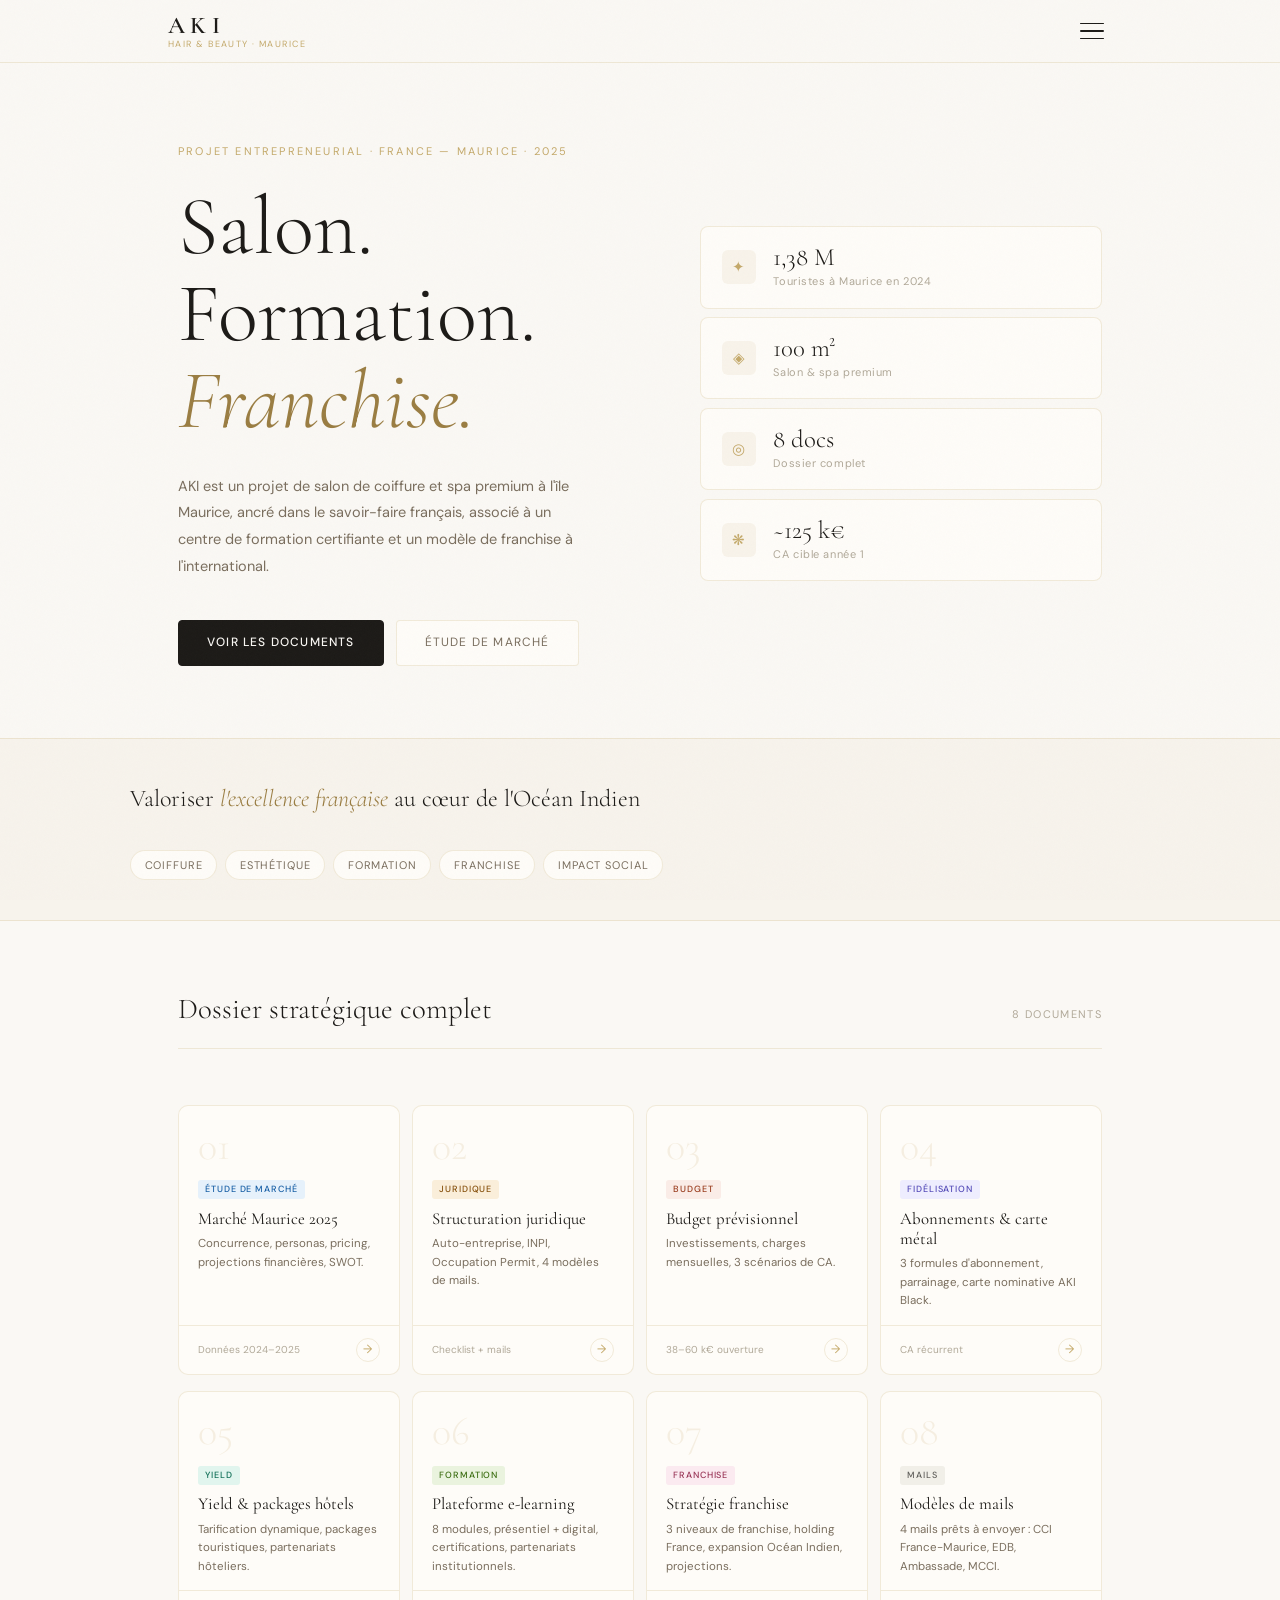
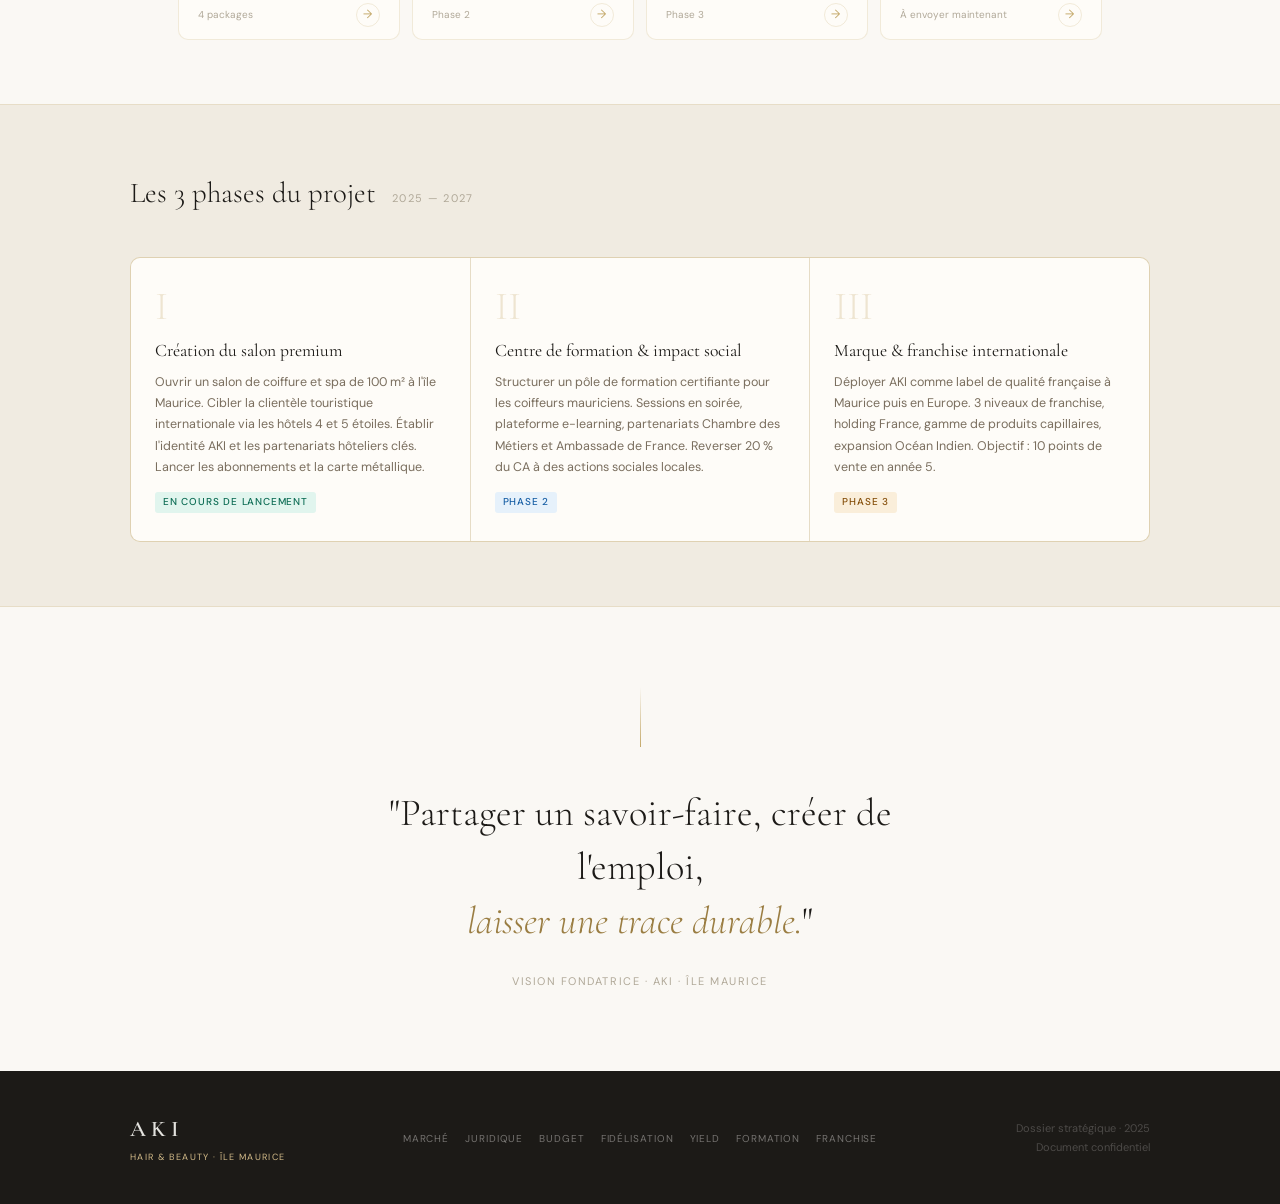
==== commit 2c268d38: "Add files via upload" ====
--- a/index.html
+++ b/index.html
@@ -144,32 +144,8 @@
 <div class="grain"></div>
 
 <!-- NAV -->
-<nav>
-  <div class="nav-inner">
-    <a href="index.html" class="nav-logo">AKI<small>Hair &amp; Beauty · Maurice</small></a>
-    <ul class="nav-links">
-      <li><a href="index.html" class="active">Accueil</a></li>
-      <li><a href="aki-etude-marche.html">Étude de marché</a></li>
-      <li><a href="aki-juridique.html">Juridique</a></li>
-      <li><a href="aki-budget.html">Budget</a></li>
-      <li><a href="aki-fidelisation.html">Fidélisation</a></li>
-      <li><a href="aki-yield.html">Yield</a></li>
-      <li><a href="aki-formation.html">Formation</a></li>
-      <li><a href="aki-franchise.html">Franchise</a></li>
-    </ul>
-    <button class="burger" id="burger" onclick="toggleNav()"><span></span><span></span><span></span></button>
-  </div>
-</nav>
-<div class="mob" id="mob">
-  <a href="index.html" onclick="closeNav()">Accueil</a>
-  <a href="aki-etude-marche.html" onclick="closeNav()">Étude de marché</a>
-  <a href="aki-juridique.html" onclick="closeNav()">Juridique</a>
-  <a href="aki-budget.html" onclick="closeNav()">Budget</a>
-  <a href="aki-fidelisation.html" onclick="closeNav()">Fidélisation</a>
-  <a href="aki-yield.html" onclick="closeNav()">Yield Management</a>
-  <a href="aki-formation.html" onclick="closeNav()">Formation digitale</a>
-  <a href="aki-franchise.html" onclick="closeNav()">Franchise</a>
-</div>
+
+
 
 <!-- HERO -->
 <section class="hero">
@@ -304,10 +280,8 @@
   </div>
 </footer>
 
-<script>
-  function toggleNav(){document.getElementById('burger').classList.toggle('open');document.getElementById('mob').classList.toggle('open');}
-  function closeNav(){document.getElementById('burger').classList.remove('open');document.getElementById('mob').classList.remove('open');}
-  document.addEventListener('click',e=>{const b=document.getElementById('burger');const m=document.getElementById('mob');if(b&&m&&!b.contains(e.target)&&!m.contains(e.target)){b.classList.remove('open');m.classList.remove('open');}});
-</script>
+
+
+<script src="nav.js"></script>
 </body>
 </html>
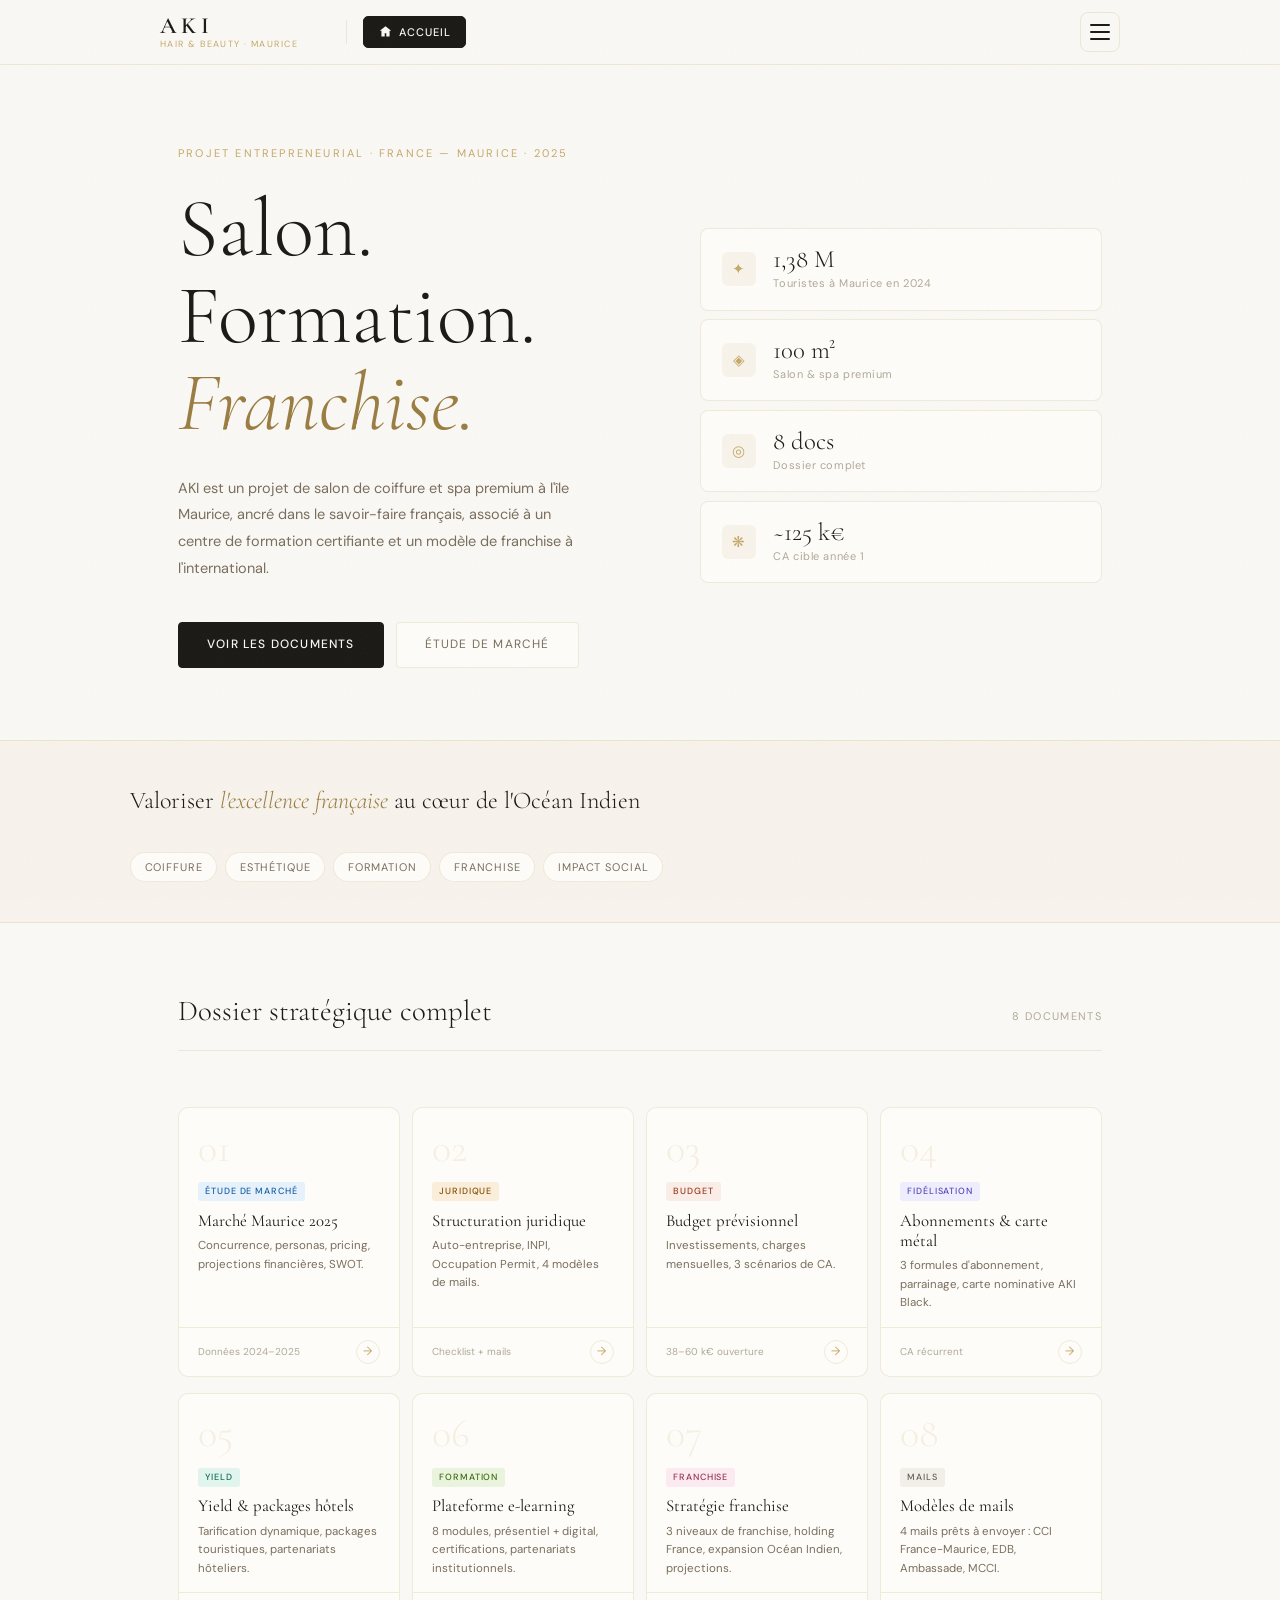
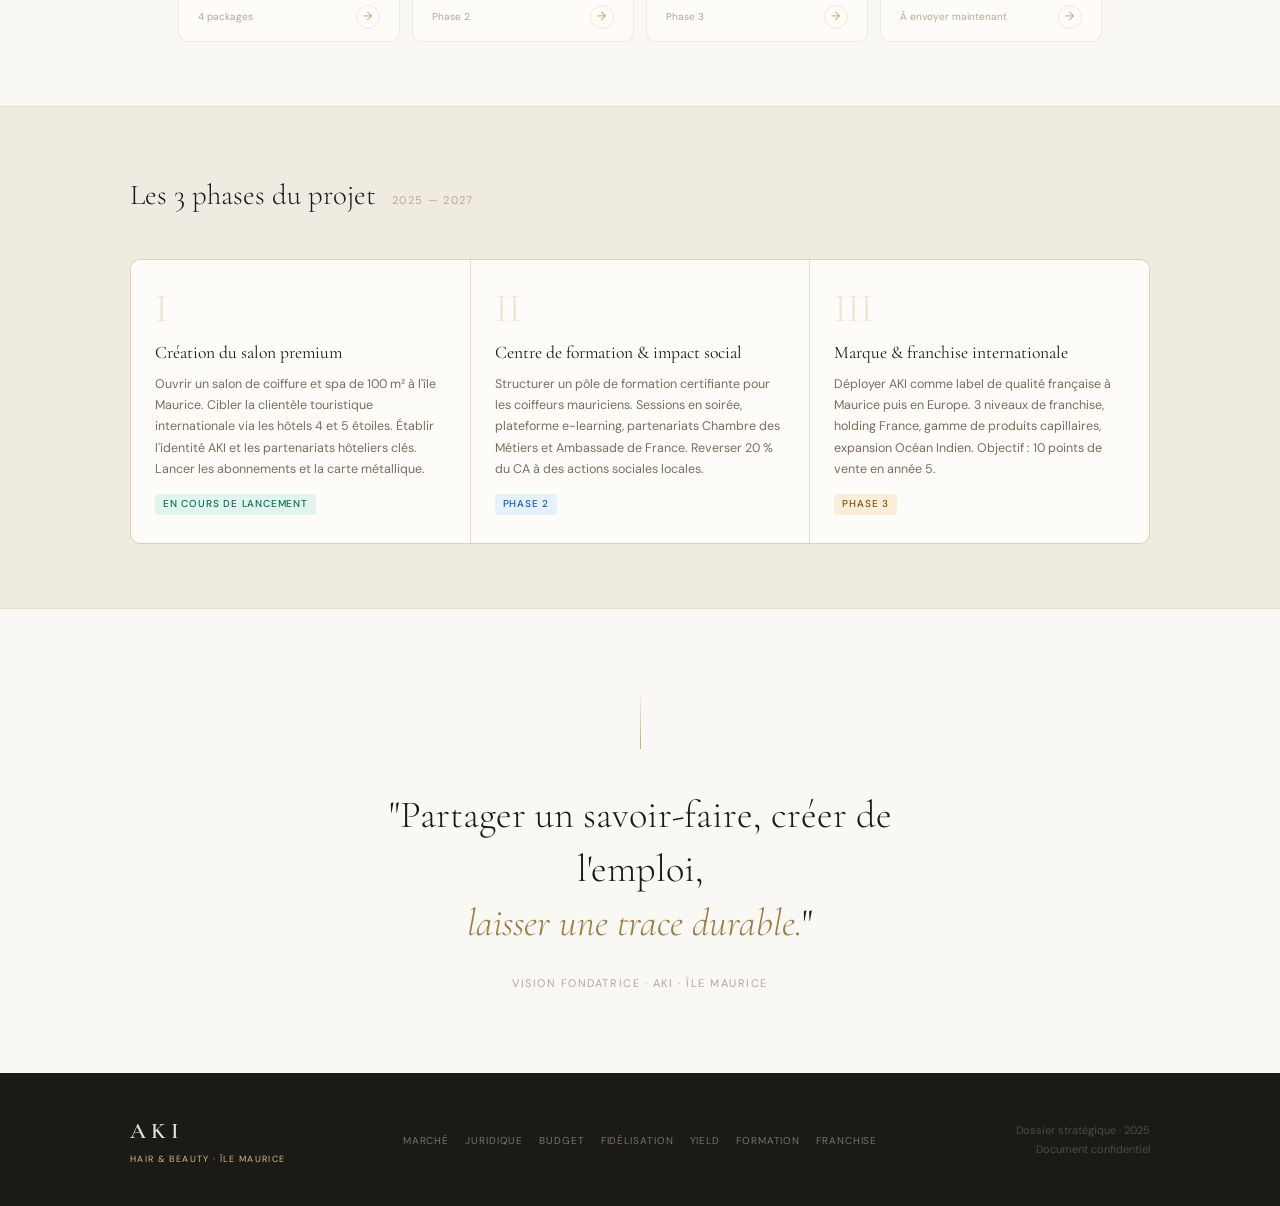
==== commit e19070c5: "Add files via upload" ====
--- a/index.html
+++ b/index.html
@@ -145,8 +145,6 @@
 
 <!-- NAV -->
 
-
-
 <!-- HERO -->
 <section class="hero">
   <div>
@@ -281,7 +279,6 @@
 </footer>
 
 
-
 <script src="nav.js"></script>
 </body>
 </html>
